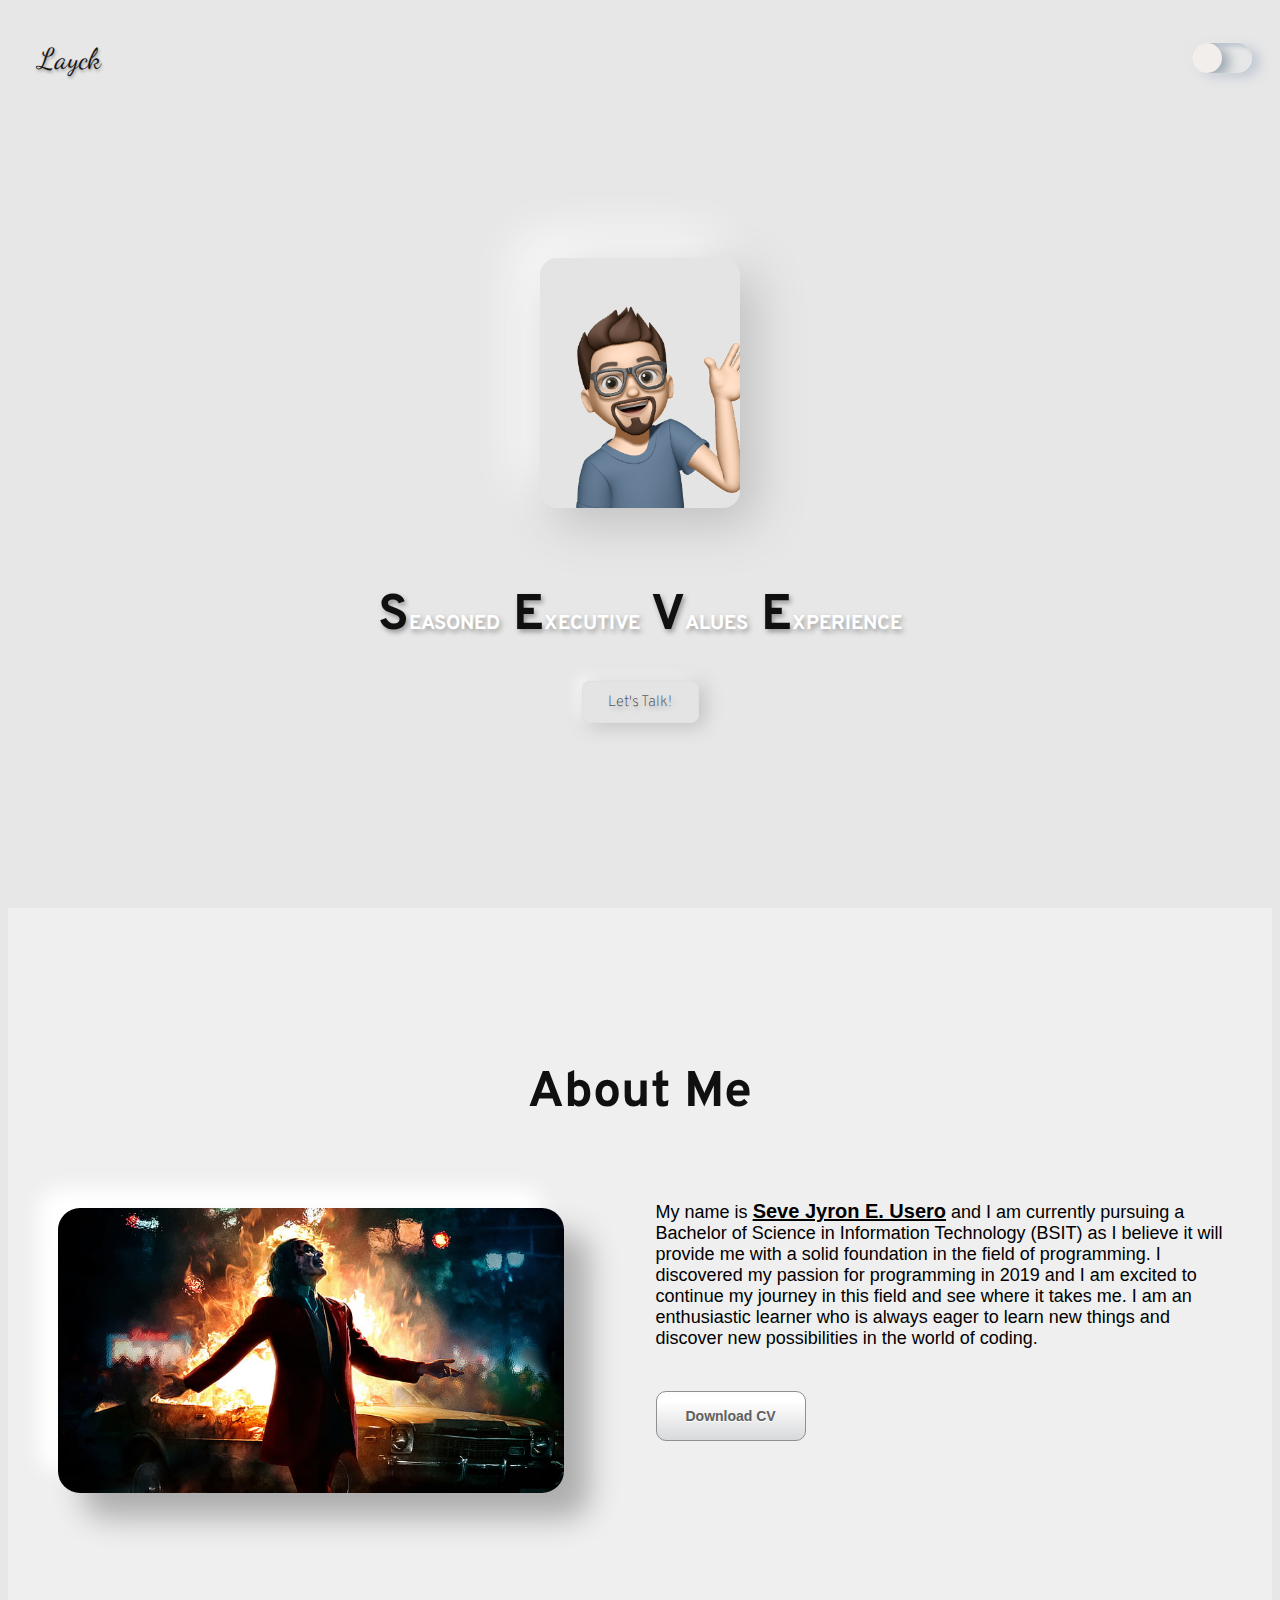
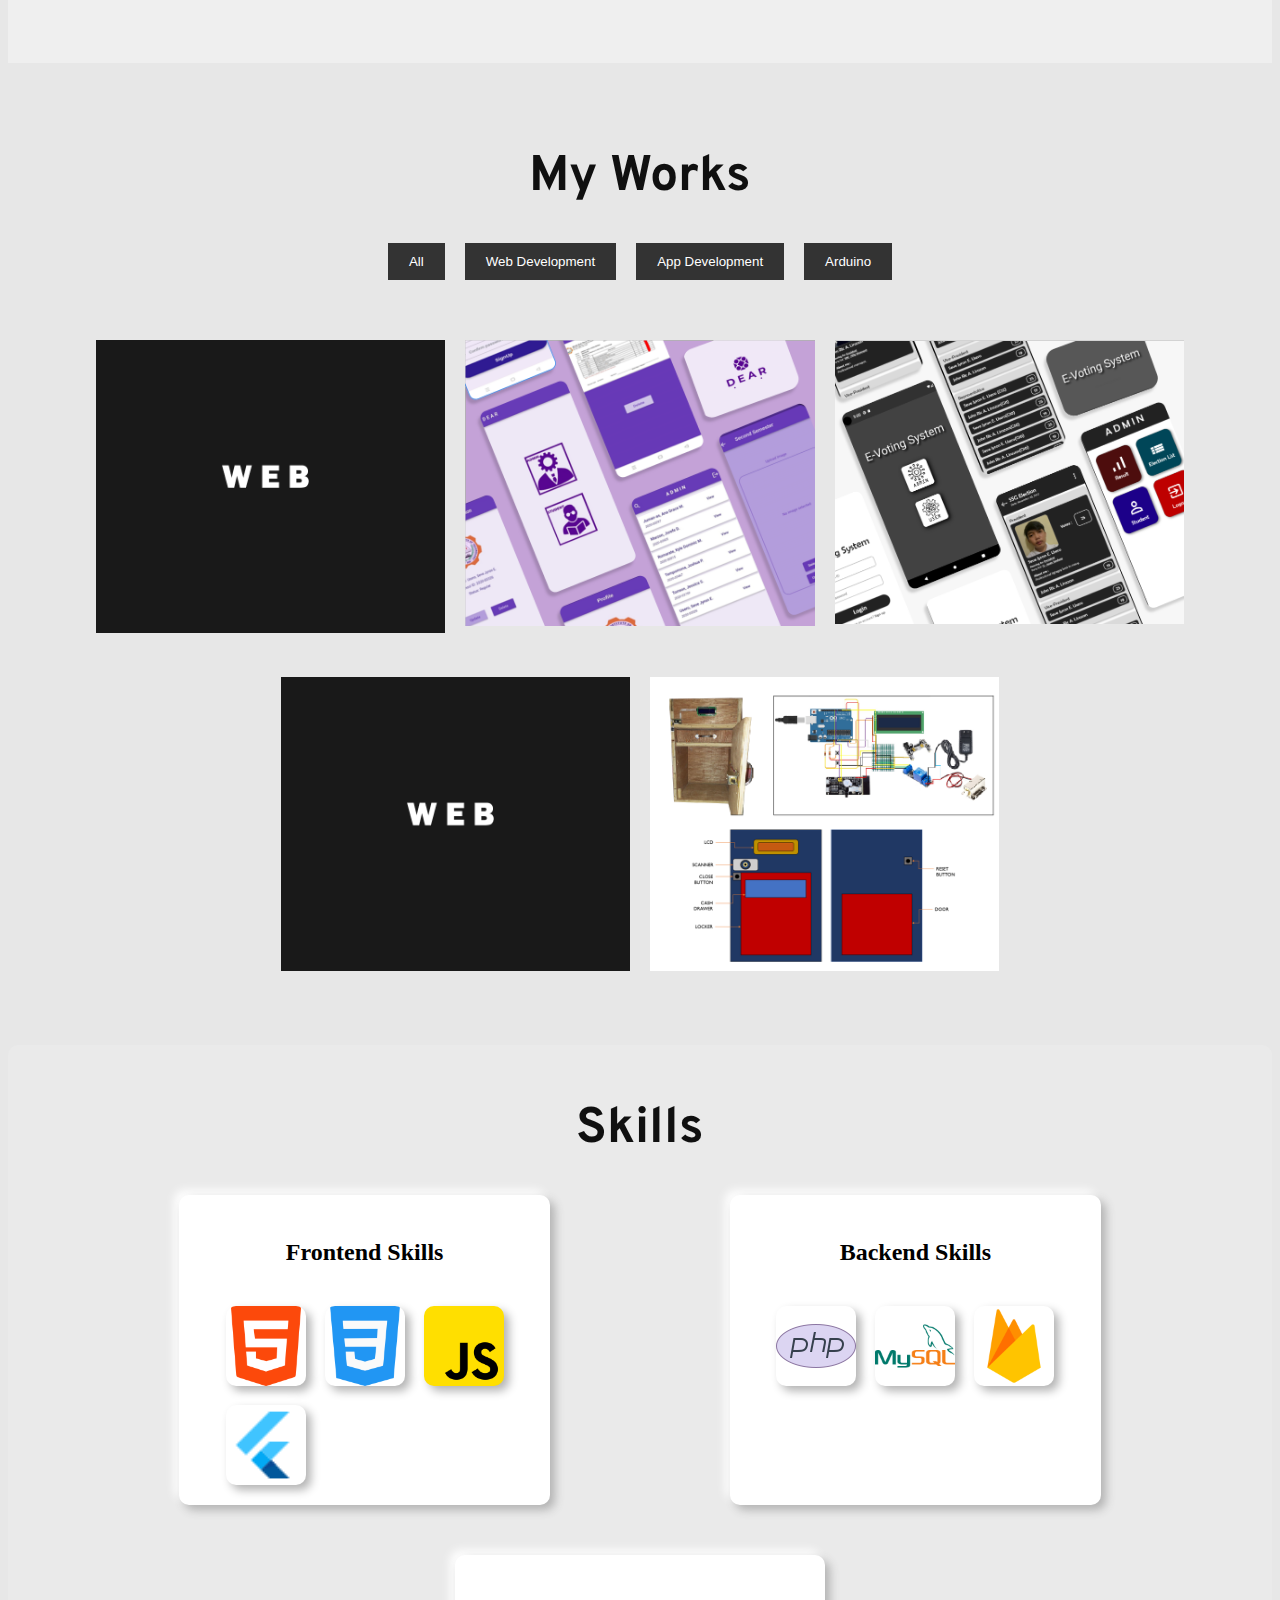
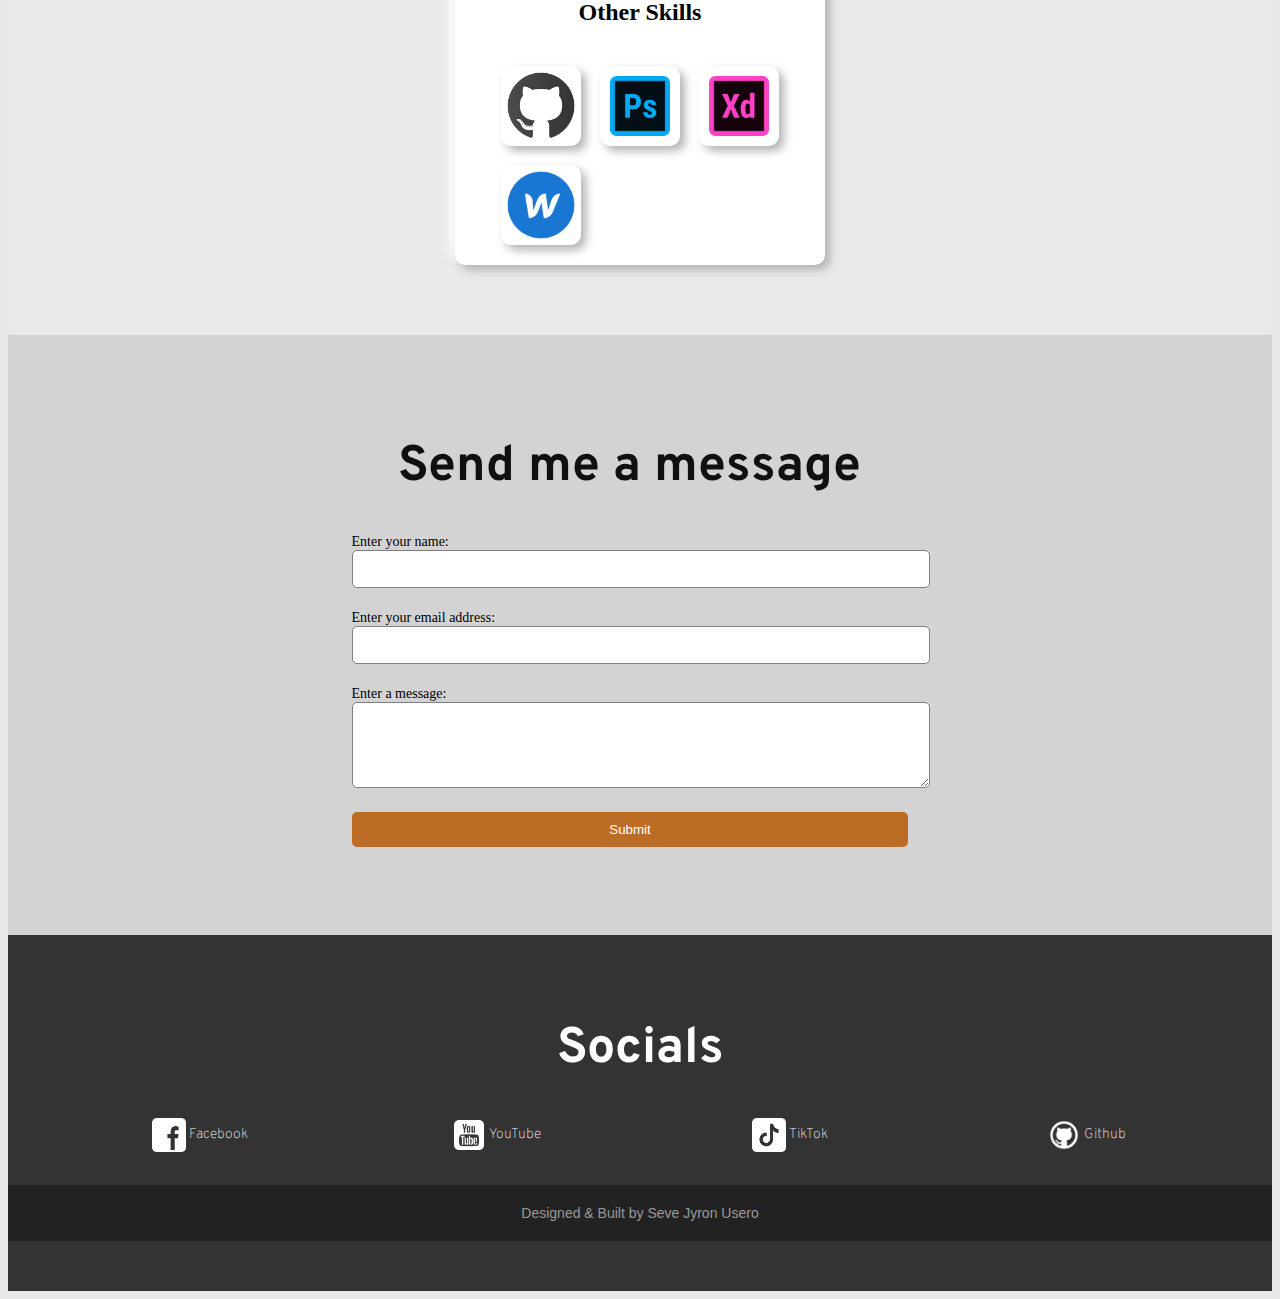
==== index.html @ c0882c16 "Add files via upload" ====
<!DOCTYPE html>
<html>
<head>
    <meta charset="UTF-8">
    <meta http-equiv="X-UA-Compatible" content="IE=edge">
    <meta name="viewport" content="width=device-width, initial-scale=1.0">
    <link rel="stylesheet" type="text/css" href="css/style.css">
    <link rel="preconnect" href="https://fonts.googleapis.com">
<link rel="preconnect" href="https://fonts.gstatic.com" crossorigin>
<link href="https://fonts.googleapis.com/css2?family=Dancing+Script:wght@600&display=swap" rel="stylesheet">
<link rel="preconnect" href="https://fonts.googleapis.com">
<link rel="preconnect" href="https://fonts.gstatic.com" crossorigin>
<link href="https://fonts.googleapis.com/css2?family=Overpass:wght@700&display=swap" rel="stylesheet">

   
    <title>Layck</title>
</head>
<body>

    <main>
        <div class="header">
            <a href="" class="logo">Layck</a>
            <label class="label">
                <div class="toggle">
                    <input class="toggle-state" type="checkbox" name="check" value="check">
                    <div class="indicator"></div>
                </div>
            </label>
        </div>  
        <section class="banner">
            <div class="content">
            </div>
            <div class="title">
                <h1 class="first">S<span class="class1">EASONED</span>  E<span class="class1">XECUTIVE</span> V<span class="class1">ALUES</span> E<span class="class1">XPERIENCE</span></h1>
                <a class="button2" href="mailto:laykusero12@gmail.com">Let's Talk!</a>
                </button>
            </div>

        </section>
        <section class="secondcontainer">
            <div class="aboutme">
                <h1>About Me</h1>
            <div class="contents">                
                <img src="images/aboutme.jpg" class="imgg">
                <div class="secondtext">
                    <p class="secondtext-name">My name is <span class="class2">Seve Jyron E. Usero</span> and I am currently pursuing a Bachelor of Science in Information Technology (BSIT) as I believe it will provide me with a solid foundation in the field of programming. I discovered my passion for programming in 2019 and I am excited to continue my journey in this field and see where it takes me. I am an enthusiastic learner who is always eager to learn new things and discover new possibilities in the world of coding.</p>                
                <button class="button3">
                    Download CV
                </button>
            </div>
            </div>
            
        </div>
          </section>
          <div class="container3">
            <h1>My Works</h1>
            <div class="filter-container3">
              <button class="filter-btn" data-filter="all">All</button>
              <button class="filter-btn" data-filter="web">Web Development</button>
              <button class="filter-btn" data-filter="app">App Development</button>
              <button class="filter-btn" data-filter="arduino">Arduino</button>
            </div>
          
            <div class="portfolio-container3">
              <div class="portfolio-item web">
                <img src="images/WEB.png" alt="">
                <h2>Title</h2>
                <p class="aboutme-p">Description</p>
              </div>
              <div class="portfolio-item app">
                <img src="images/DEAR.png" alt="">
                <h2>DEAR</h2>
                <p class="aboutme-p">Grade Viewing System</p>
                <p class="aboutme-language">Flutter, PHP and MySql</p>
              </div>
              <div class="portfolio-item app">
                <img src="images/E-Voting.png" alt="">
                <h2>E-VS</h2>
                <p class="aboutme-p">E-Voting System</p>
                <p class="aboutme-language">Flutter, PHP and MySql</p>
              </div>
              <div class="portfolio-item web">
                <img src="images/WEB.png" alt="">
                <h2>Title</h2>
                <p class="aboutme-p">Description</p>
              </div>
              <div class="portfolio-item arduino">
                <img src="images/QrBox.png" alt="">
                <h2>QR Drop Box</h2>
                <p class="aboutme-p">Smart Parcel Drop Box using QR Code with Cash Dispense Instrumentation</p>
                <p class="aboutme-language">Arduino</p>
              </div>
            </div>
          </div>
          <div class="container4">
            <h1>Skills</h1>
            <div class="skills">
            <div class="front-end">
              <h3>Frontend Skills</h3>
              <div class="skill-front">
                  <div class="html"></div>
                  <div class="css"></div>
                  <div class="js"></div>
                  <div class="flutter"></div>
            </div>
            </div>
            <div class="back-end">
              <h3>Backend Skills</h3>
              <div class="skill-front">
                <div class="php"></div>
                <div class="mysql"></div>
                <div class="firebase"></div>
          </div>
              
            </div>
            <div class="others">
              <h3>Other Skills</h3>
              <div class="skill-front">
                <div class="github"></div>
                <div class="photoshop"></div>
                <div class="xd"></div>
                <div class="webflow"></div>
          </div>
            </div>
            </div>
          </div>
          <div class="contact-container">
            <div class="contact-form">
              <h1>Send me a message</h1>
              
              <form>
                <div class="form-group">
                  <label for="name">Enter your name:</label>
                  <input type="text" id="name" name="name" required>
                </div>
                <div class="form-group">
                  <label for="email">Enter your email address:</label>
                  <input type="email" id="email" name="email" required>
                </div>
                <div class="form-group">
                  <label for="message">Enter a message:</label>
                  <textarea id="message" name="message" rows="4" cols="50" required></textarea>
                </div>
                <div class="form-group">
                  <input type="submit" value="Submit">
                </div>
                </div>
              </form>
            </div>
            <footer>
              <div class="container5">
                <div class="row">
                  
                  <div class="col-lg-3 col-md-6">
                    <h1 class="social">Socials</h1>
                    <ul class="social-links">
                      <li><a href="https://www.facebook.com/laykZ120/" target="_blank">
                        <img src="/images/icons8-facebook-150.png" alt="">
                        Facebook</a></li>
                      <li><a href="#" target="_blank">
                        <img src="/images/icons8-youtube-squared-128.png" alt="">
                        YouTube&nbsp;&nbsp;</a></li>
                      <li><a href="https://www.tiktok.com/@seve.jeu?is_from_webapp=1&sender_device=pc" target="_blank">
                        <img src="/images/icons8-tiktok-150.png" alt="">
                        TikTok&nbsp;&nbsp;&nbsp;&nbsp;&nbsp;</a></li>
                      <li><a href="#" target="_blank">
                        <img src="/images/icons8-github-192.png" alt="">
                        Github&nbsp;&nbsp;&nbsp;&nbsp;&nbsp;</a></li>
                    </ul>
                  </div>
                </div>
                <div class="copyright">
                  <p>Designed & Built by Seve Jyron Usero</p>
                </div>
              </div>
            </footer>
    </main>
    
    <script src="js/script.js"></script>
</body>
</html>
---- css/style.css ----
*{
    text-decoration: none;
}
body{
    background-color: #e7e7e7;
}
.header{
    width: 100%;
    height: 100px;
    justify-content: space-between;
    display: flex;
    align-items: center;
    
}
.header .logo{
    font-family: 'Dancing Script', cursive;
    color: #171717;
    cursor: pointer;
    font-size: 29px;
    text-shadow: 1px 2px 3px #979797;
    outline: none;
    margin: 0 30px;
}
.label {
  display: inline-flex;
  align-items: center;
  cursor: pointer;
  color: #bc6c25;
  margin: 0 20px;
}

.label-text {
  margin-left: 16px;
}

.toggle {
  isolation: isolate;
  position: relative;
  height: 30px;
  width: 60px;
  border-radius: 15px;
  overflow: hidden;
  box-shadow: -8px -4px 8px 0px #E6E6E6,
    8px 4px 12px 0px #c2c9d4,
    4px 4px 4px 0px #c2c9d4 inset,
    -4px -4px 4px 0px #E6E6E6 inset;
}

.toggle-state {
  display: none;
}

.indicator {
  height: 100%;
  width: 200%;
  background: #f1eeec;
  border-radius: 15px;
  transform: translate3d(-75%, 0, 0);
  transition: transform 0.4s cubic-bezier(0.85, 0.05, 0.18, 1.35);
  box-shadow: -8px -4px 8px 0px #a0abb4,
    8px 4px 12px 0px #a0abb4;
}

.toggle-state:checked ~ .indicator {
  transform: translate3d(25%, 0, 0);
}
  .banner{
    width: 100%;
    height: calc(100vh - 100px);
    background-position: center;
    background-size: cover;
    background-repeat: no-repeat;
    text-align: center;
    display: grid;
    align-items: center;
    justify-content: center;
    place-items: center;
  }
  .content{
    width: 200px;
    height: 250px;
    border-radius: 17px;
    background: #e4e4e4;
    box-shadow:  15px 15px 50px #bebebe,
    -20px -20px 50px #ffffff;
    background-image: url(../images/profile.png);
    background-size:cover;
    position: absolute;
    left: 50%;
    transform: translate(-50%, -50%);

  }
  /* text */
  .title{
    padding-top: 50%;
    text-shadow: 2px 3px 5px #989898;
    
  }
  h1{
    font-family: 'Overpass', sans-serif;
    color: #101010;
    font-size: 50px;
    text-align: center;
  }
  .class1{
    color: #ffffff;
    font-size: 20px;
}
/* text */
/* button */
a{
  font-family: 'Overpass', sans-serif;
  font-weight: lighter;
}
.button2 {
  display: inline-block;
  transition: all 0.2s ease-in;
  position: relative;
  overflow: hidden;
  z-index: 1;
  color: #171717;
  padding: 0.7em 1.7em;
  font-size: 15px;
  border-radius: 0.5em;
  background: #e4e4e4;
  border: 1px solid #E0E0E0;
  box-shadow: 5px 3px 19px #bebebe,
             -5px -4px 14px #ffffff;
}

.button2:active {
  color: #666;
  box-shadow: inset 4px 4px 12px #ECECEC,
             inset -4px -4px 12px #ffffff;
}

.button2:before {
  content: "";
  position: absolute;
  left: 50%;
  transform: translateX(-50%) scaleY(1) scaleX(1.25);
  top: 100%;
  width: 140%;
  height: 180%;
  background-color: rgba(0, 0, 0, 0.05);
  border-radius: 50%;
  display: block;
  transition: all 0.5s 0.1s cubic-bezier(0.55, 0, 0.1, 1);
  z-index: -1;
}

.button2:after {
  content: "";
  position: absolute;
  left: 55%;
  transform: translateX(-50%) scaleY(1) scaleX(1.45);
  top: 180%;
  width: 160%;
  height: 190%;
  background-color: #0a0a0a;
  border-radius: 50%;
  display: block;
  transition: all 0.5s 0.1s cubic-bezier(0.55, 0, 0.1, 1);
  z-index: -1;
}

.button2:hover {
  color: #ffffff;
  border: 1px solid #0a0a0a;
}

.button2:hover:before {
  top: -35%;
  background-color: #0a0a0a;
  transform: translateX(-50%) scaleY(1.3) scaleX(0.8);
}

.button2:hover:after {
  top: -45%;
  background-color: #0a0a0a;
  transform: translateX(-50%) scaleY(1.3) scaleX(0.8);
}
/*mobile banner*/
@media (max-width: 768px) {

h1{
  font-size: 25px;
}
.class1{
  font-size: 15px;
}

}
/**/


/* darkmode */
body.dark-mode {
  background-color: rgb(29, 29, 29);
  color: white;
}
.dark-mode .logo{
  color: #ffffff;
  text-shadow: 1px 2px 3px #000000;
}
.dark-mode header{
  background-color: #1b1b1b;
}
.dark-mode .content{
  background: #212121;
  box-shadow: 15px 15px 30px rgb(25, 25, 25),
             -15px -10px 22px rgb(40, 40, 40);
  background-image: url(../images/profile.png);
  background-size:cover;
    position: absolute;
    left: 50%;
    transform: translate(-50%, -50%);
}
.dark-mode .label {
  display: inline-flex;
  align-items: center;
  cursor: pointer;
  color: #394a56;
  margin: 0 20px;
}

.dark-mode .toggle {
  isolation: isolate;
  position: relative;
  height: 30px;
  width: 60px;
  border-radius: 15px;
  overflow: hidden;
  box-shadow: -8px -4px 8px 0px rgb(37, 37, 37),
    8px 4px 12px 0px rgb(20, 20, 20),
    4px 4px 4px 0px rgb(23, 23, 23) inset,
    -4px -4px 4px 0px rgb(27, 27, 27) inset;
}
.dark-mode .indicator {
  height: 100%;
  width: 200%;
  background: #1c1c1c;
  border-radius: 15px;
  transform: translate3d(-75%, 0, 0);
  transition: transform 0.4s cubic-bezier(0.85, 0.05, 0.18, 1.35);
  box-shadow: -8px -4px 8px 0px rgb(11, 11, 11),
    8px 4px 12px 0px rgb(16, 16, 16);
}
.dark-mode .title{
  padding-top: 50%;
  text-shadow: 2px 3px 5px #000000;
}
.dark-mode h1{
  font-family: 'Overpass', sans-serif;
  color: #ffffff;
}
.dark-mode .class1{
  color: #4c4c4c;
}
.dark-mode .button2 {
  display: inline-block;
  transition: all 0.2s ease-in;
  position: relative;
  overflow: hidden;
  z-index: 1;
  color: #fbfbfb;
  padding: 0.7em 1.7em;
  font-size: 15px;
  border-radius: 0.5em;
  background: #1e1e1e;
  border: 1px solid #151515;
  box-shadow: 6px 6px 10px #151515,
             -6px -6px 15px #2b2b2b;
}

.dark-mode .button2:before {
  content: "";
  position: absolute;
  left: 50%;
  transform: translateX(-50%) scaleY(1) scaleX(1.25);
  top: 100%;
  width: 140%;
  height: 180%;
  background-color: white;
  border-radius: 50%;
  display: block;
  transition: all 0.5s 0.1s cubic-bezier(0.55, 0, 0.1, 1);
  z-index: -1;
}

.dark-mode .button2:after {
  content: "";
  position: absolute;
  left: 55%;
  transform: translateX(-50%) scaleY(1) scaleX(1.45);
  top: 180%;
  width: 160%;
  height: 190%;
  background-color: #ffffff;
  border-radius: 50%;
  display: block;
  transition: all 0.5s 0.1s cubic-bezier(0.55, 0, 0.1, 1);
  z-index: -1;
}

.dark-mode .button2:hover {
  color: #191919;
  border: 1px solid #1b1b1b;
}

.dark-mode .button2:hover:before {
  top: -35%;
  background-color: #f9f9f9;
  transform: translateX(-50%) scaleY(1.3) scaleX(0.8);
}

.dark-mode .button2:hover:after {
  top: -45%;
  background-color: #ffffff;
  transform: translateX(-50%) scaleY(1.3) scaleX(0.8);
}

/*second container*/
  .secondcontainer {
    display: flex;
    padding: 120px 0;
    flex-wrap: nowrap;
    background-color: #efefef;

  }
  .boutme{
    flex: 1;
    text-align: center;
    font-family: "Century Gothic",
    CenturyGothic, AppleGothic, sans-serif;
    font-size: 30px;
    font-weight: bolder;
  }
  .secondtext-name{
  margin: 42px;
  font-size: 18px;
  font-family: "Century Gothic",
  CenturyGothic, AppleGothic, sans-serif;
  }
  .contents{
    display: flex;
  }
  .imgg{
    width: 40%;
    margin: 50px;
    border-radius: 22px;
    box-shadow:  25px 25px 30px #adadad,
                 -20px -20px 20px #ffffff;
  }
  .class2{
    font-weight: bold;
    font-size: 20px;
    text-decoration: underline;
  }
  .button3 {
    margin: 42px;
    display: flex;
    align-items: center;
    justify-content: center;
    outline: none;
    cursor: pointer;
    width: 150px;
    height: 50px;
    background-image: linear-gradient(to top, #D8D9DB 0%, #fff 80%, #FDFDFD 100%);
    border-radius: 10px;
    border: 1px solid #8F9092;
    transition: all 0.2s ease;
    font-family: "Source Sans Pro", sans-serif;
    font-size: 14px;
    font-weight: 600;
    color: #606060;
    text-shadow: 0 1px #fff;
  }
  
  .button3:hover {
    box-shadow: 0 4px 3px 1px #FCFCFC, 0 6px 8px #D6D7D9, 0 -4px 4px #CECFD1, 0 -6px 4px #FEFEFE, inset 0 0 3px 3px #CECFD1;
  }
  
  .button3:active {
    box-shadow: 0 4px 3px 1px #FCFCFC, 0 6px 8px #D6D7D9, 0 -4px 4px #CECFD1, 0 -6px 4px #FEFEFE, inset 0 0 5px 3px #999, inset 0 0 30px #aaa;
  }
  
  .button3:focus {
    box-shadow: 0 4px 3px 1px #FCFCFC, 0 6px 8px #D6D7D9, 0 -4px 4px #CECFD1, 0 -6px 4px #FEFEFE, inset 0 0 5px 3px #999, inset 0 0 30px #aaa;
  }
  /*darkmode-second container*/
  .dark-mode .button3{
    background-image: linear-gradient(to top, #1f1f1f 0%, rgb(24, 24, 24) 80%, #212121 100%);
    border: 1px solid #000000;
    color: #dedede;
    text-shadow: 0 1px rgb(0, 0, 0);
  }
  .dark-mode .secondcontainer{
    background-color:#181818;
  }
  .dark-mode .button3:hover {
    box-shadow: 0 4px 3px 1px #0f0f0f, 0 6px 8px #303030, 0 -4px 4px #0f0f0f, 0 -6px 10px #303030, inset 0 0 3px 3px #0f0f0f;
  }
  
  .dark-mode .button3:active {
    box-shadow: 0 4px 3px 1px #0f0f0f, 0 6px 8px #303030, 0 -4px 4px #0f0f0f, 0 -6px 10px #303030, inset 0 0 5px 3px rgb(14, 14, 14), inset 0 0 30px rgb(17, 17, 17);
  }
  
  .dark-mode .button3:focus {
    box-shadow: 0 4px 3px 1px #0f0f0f, 0 6px 8px #303030, 0 -4px 4px #0f0f0f, 0 -6px 10px #303030, inset 0 0 5px 3px rgb(14, 14, 14), inset 0 0 30px rgb(17, 17, 17);
  }
  .dark-mode .imgg{
    box-shadow: 9px 9px 20px #141414,
    -9px -9px 20px #1c1c1c;
  }

  
  
  

  /*mobile*/
  @media (max-width: 768px) {

    .secondcontainer {
        flex-wrap: wrap;
          display: flex;
          padding: 10 0px 0;
    }

    .contents {
        flex-direction: column;
        align-items: center; /* Change the flex direction to column */
    }

    .imgg {
        width: 80%;
        order: 2; /* Move the image to the bottom */
    }
    p {
        order: 1; /* Move the text to the top */
        text-align: center;
    }
    .button3{
      margin-left: auto;
      margin-right: auto;
    }
}

/*third container*/
.container3 {
  text-align: center;
  padding: 50px;
}

.filter-container3 {
  display: flex;
  justify-content: center;
  margin-bottom: 40px;
}

.filter-btn {
  background-color: #333;
  color: #fff;
  border: 1px solid #333;
  padding: 10px 20px;
  cursor: pointer;
  margin: 0 10px;
}

.filter-btn:hover {
  background-color: #fff;
  color: #333;
}

.portfolio-container3 {
  display: flex;
  justify-content: center;
  flex-wrap: wrap;
}

.portfolio-item {
  width: 30%;
  margin: 20px 10px;
  text-align: center;
  position: relative;
}

.portfolio-item img {
  width: 100%;
}

.portfolio-item::after {
  content: "";
  background-color: rgba(0, 0, 0, 0.5);
  position: absolute;
  top: 0;
  left: 0;
  right: 0;
  bottom: 0;
  opacity: 0;
  transition: 0.5s;
  z-index: 0;
}

.portfolio-item:hover::after {
  opacity: 2;
}

.portfolio-item h2 {
  color: #fff;
  position: absolute;
  top: 30%;
  left: 50%;
  transform: translate(-50%, -50%);
  font-size: 25px;
  font-weight: bold;
  opacity: 0;
  transition: opacity 0.5s;
  z-index: 1;
  text-align: center;
  font-family: "Century Gothic",
  CenturyGothic, AppleGothic, sans-serif;
}

.portfolio-item:hover h2 {
  opacity: 2;
}
.portfolio-item .aboutme-p {
  font-family: "Century Gothic",
  CenturyGothic, AppleGothic, sans-serif;
  text-align: center;
  color: #fff;
  position: absolute;
  top: 50%;
  left: 50%;
  transform: translate(-50%, -50%);
  font-size: 12px;
  opacity: 0;
  transition: 0.5s;
  z-index: 1;
}

.portfolio-item:hover .aboutme-p {
  opacity: 2;
}
.portfolio-item .aboutme-language {
  font-family: "Century Gothic",
  CenturyGothic, AppleGothic, sans-serif;
  text-align: center;
  color: #fff;
  position: absolute;
  top: 70%;
  left: 50%;
  transform: translate(-50%, -50%);
  font-size: 14px;
  opacity: 0;
  transition: 0.5s;
  z-index: 1;
}

.portfolio-item:hover .aboutme-language {
  opacity: 2;
}

.d-none {
  display: none;
}

.active {
  background-color: rgb(195, 195, 195);
  color: black;
}
@media (max-width: 767px) {
  .container3 {
    text-align: center;
    padding: 20px;
  }
  
  .filter-container3 {
    flex-direction: column;
  }
  
  .portfolio-item {
    width: 100%;
  }
}

/*4th*/
.container4 {
  display: flex;
  flex-direction: column;
  align-items: center;
  background-color: #eaeaea;
  padding: 20px;
  border-radius: 10px;
}

.skills {
  display: flex;
  flex-wrap: wrap;
  justify-content: space-around;
  width: 90%;
  
}

.front-end, .back-end, .others{
  display: flex;
  flex-direction: column;
  align-items: center;
  background-color: #ffffff;
  padding: 20px;
  border-radius: 10px;
  box-shadow: 5px 5px 10px #b3b3b3, -5px -5px 10px #ffffff;
  width: 30%;
  margin-bottom: 50px;
}

.skill-front {
  display: grid;
  grid-template-columns: repeat(3, minmax(0, 1fr));
  grid-gap: 19px;
  margin-top: 20px;
}

.html, .css, .js, .flutter, .php, .mysql, .firebase, .github, .photoshop,.xd,.webflow {
  background-color: #ffffff;
  padding: 40px;
  border-radius: 10px;
  box-shadow: 5px 5px 10px #b3b3b3, -5px -5px 10px #ffffff;
}
.html{
  background-image: url(/images/html-5.png);
  background-size: cover;
}
.css{
  background-image: url(/images/css-3.png);
  background-size: cover;
}
.js{
  background-image: url(/images/js.png);
  background-size: cover;
}
.flutter{
  background-image: url(/images/icons8-flutter-48.png);
  background-size: cover;
}
.php{
  background-image: url(../images/php.png);
  background-size: cover;
}
.mysql{
  background-image: url(/images/mysql.png);
  background-size: cover;
}
.firebase{
  background-image: url(/images/firebase.png);
  background-size: cover;
}
.github{
  background-image: url(/images/icons8-github-144.png);
  background-size: cover;
}
.photoshop{
  background-image: url(/images/icons8-adobe-photoshop-240.png);
  background-size: cover;
}
.xd{
  background-image: url(/images/icons8-adobe-xd-240.png);
  background-size: cover;
}
.webflow{
  background-image: url(/images/icons8-webflow-240.png);
  background-size: cover;
}

h3 {
  font-size: 1.5em;
  margin-bottom: 20px;
}
@media (max-width: 1000px) {
  .skills {
    width: 100%;
    flex-direction: column;
    align-items: center;
  }

  .front-end, .back-end, .others {
    width: 80%;
    margin-bottom: 20px;
  }
}
/*darkmode*/
.dark-mode .container4{  
  background-color:#181818;
}
.dark-mode .front-end, .dark-mode .back-end, .dark-mode .others{
  background-color: #181818;
  box-shadow: 5px 5px 15px #0a0a0a, -5px -5px 10px #222222;
}

.dark-mode .html,.dark-mode .css,.dark-mode .js,.dark-mode .flutter,.dark-mode .php,.dark-mode .mysql,.dark-mode .firebase,.dark-mode .github,.dark-mode .photoshop,.dark-mode .xd,.dark-mode .webflow {
  background-color: #181818;
  box-shadow: 5px 5px 15px #0a0a0a, -5px -5px 10px #222222;
}



/*contact us*/
.contact-container {
  display: flex;
  justify-content: center;
  align-items: center;
  height: 600px;
  width: 100%;
  background-color: lightgray;
}

.contact-form {
  display: flex;
  flex-direction: column;
  justify-content: center;
  align-items: center;
  margin-left: 20px;
  margin-right: 40px;
}
label {
  font-size: 14px;
  margin-bottom: 5px;
}

.form-group {
  margin-bottom: 20px;
}

input[type="text"], input[type="email"], textarea {
  padding: 10px;
  font-size: 14px;
  border-radius: 5px;
  border: 1px solid gray;
  width: 100%;
}

input[type="submit"] {
  background-color: #BC6C25;
  color: white;
  padding: 10px 20px;
  border-radius: 5px;
  border: none;
  cursor: pointer;
  width: 100%;
}
@media (max-width: 767px) {
  .contact-form {
    width: 90%;
    margin-left: 40px;
  }
}

/*darkmode*/
.dark-mode .contact-container {
background-color: rgb(29, 29, 29);
}






footer {
  background-color: #333;
  color: #fff;
  padding: 50px 0;
  
  
}

footer h3 {
  color: #fff;
  font-size: 18px;
  margin-bottom: 30px;
  text-align: center;
}

footer p, footer ul {
  color: #999;
  font-size: 14px;
  margin-bottom: 30px;
}

footer a {
  color: #fff;
  display: flex;
  align-items: center;
  text-align: center;

}
footer .social-links img {
  width: 40px;
}

footer .copyright {
  background-color: #222;
  padding: 20px 0;
  text-align: center;

}

footer .copyright p {
  margin: 0;
  color: #999;
  font-size: 14px;
  font-family: "Century Gothic",
  CenturyGothic, AppleGothic, sans-serif;
}
.social-links li {
  list-style-type: none;
  align-items: center;
  justify-items: center;
  display: flex;
}
.social-links {
  display: flex;
  justify-content: space-around;
  list-style: none;
  padding-right: 30px;
}
.social{
  color: white;
}
@media (max-width: 720px) {
  .col-lg-3 {
    width: 100%;
    flex-direction: column;
    align-items: center;
    
  }
  .social-links {
    place-items: center;
    justify-content: center;
    display: block;
    text-align: center;
  }
  .social-links li {
    justify-content: center;
    margin: 1em 0;
  }
}
.dark-mode footer {
  background-color: rgb(12, 12, 12);
  
  
}
.dark-mode footer .copyright {
  background-color: rgb(0, 0, 0);
}
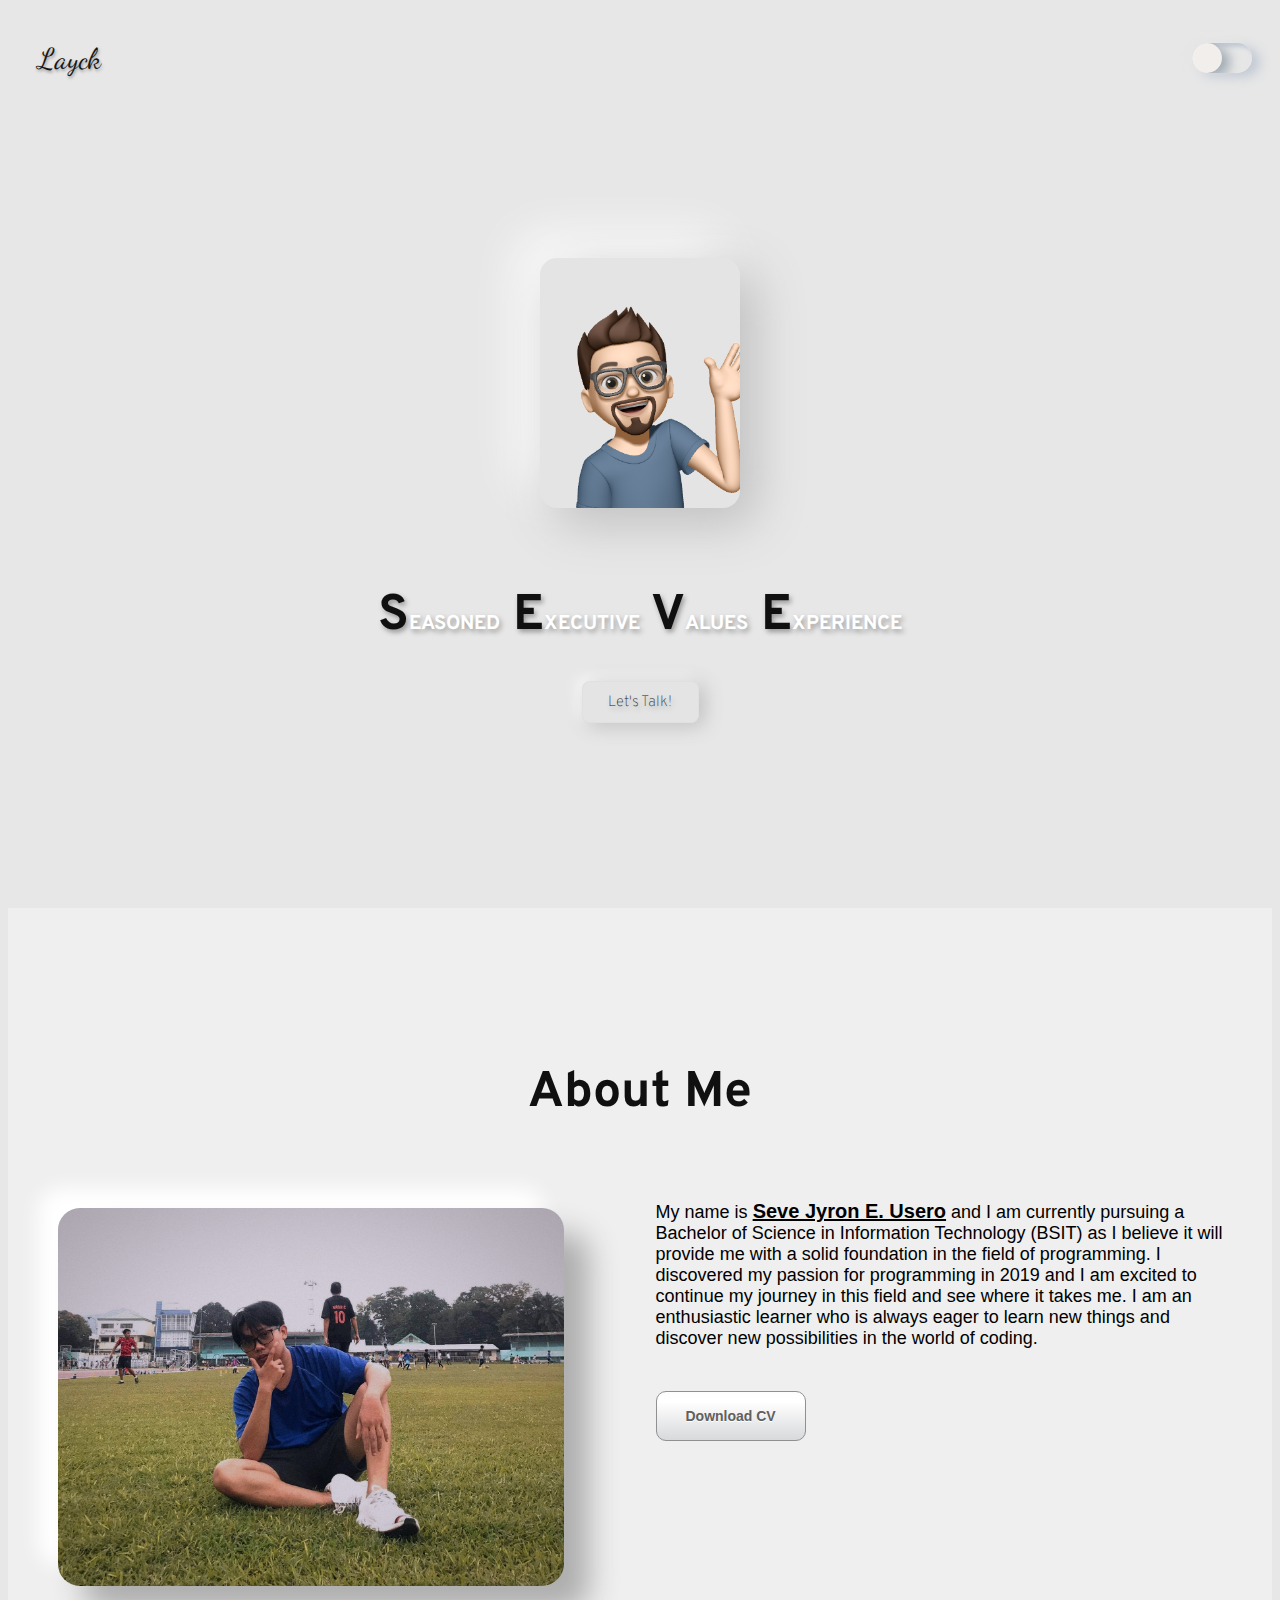
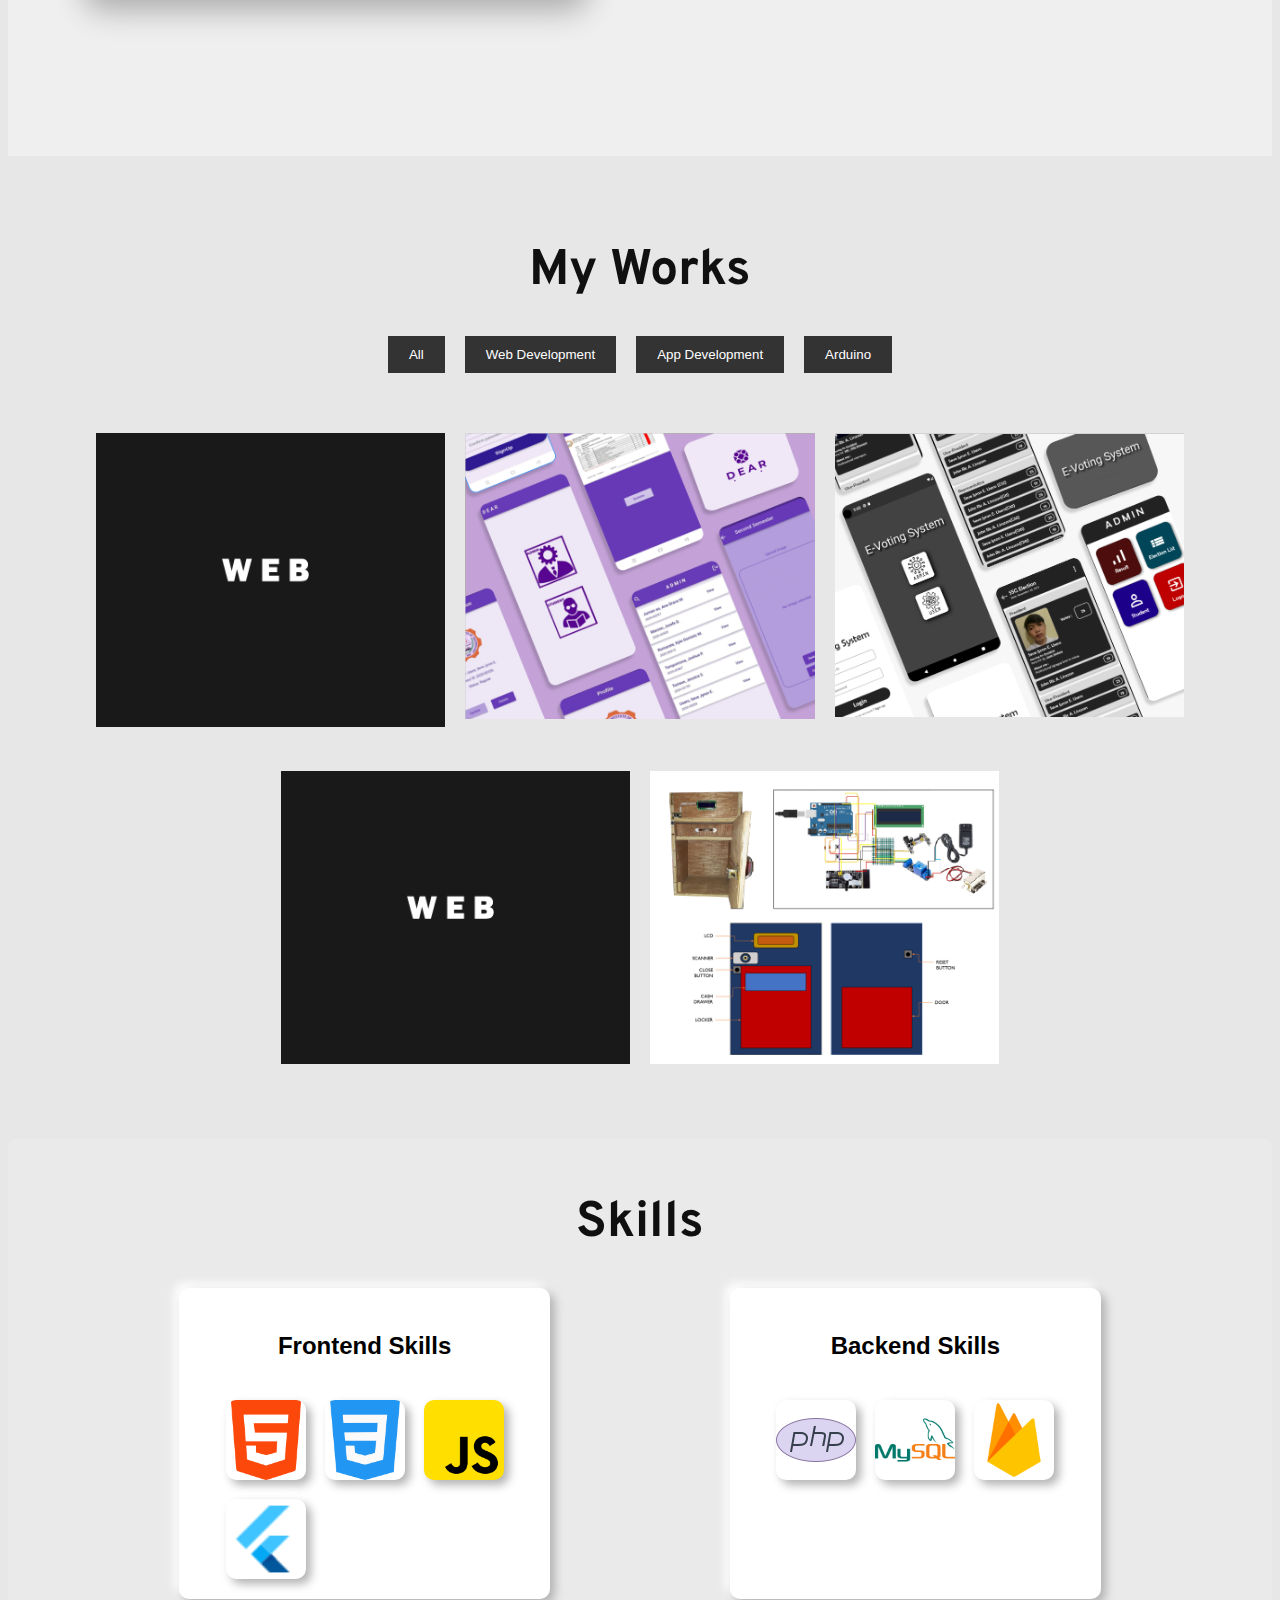
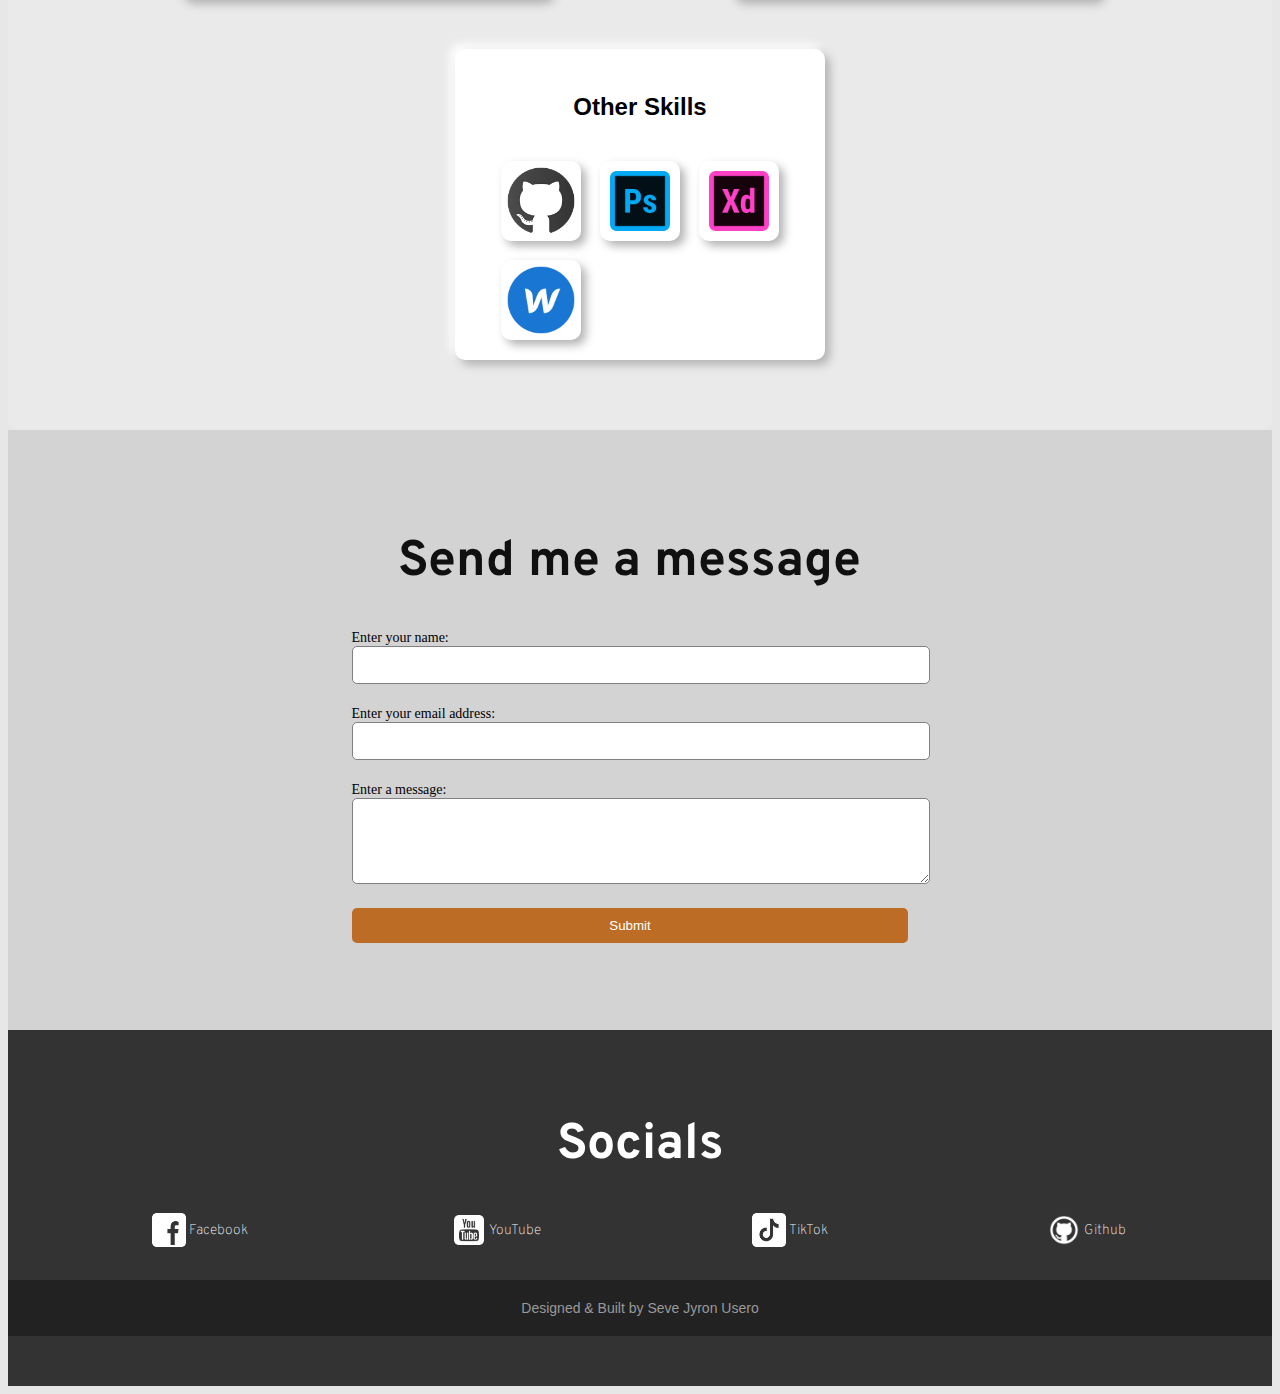
==== commit df253ffb: "Update index.html" ====
--- a/index.html
+++ b/index.html
@@ -41,7 +41,7 @@
             <div class="aboutme">
                 <h1>About Me</h1>
             <div class="contents">                
-                <img src="images/aboutme.jpg" class="imgg">
+                <img src="images/aboutme1.jpg" class="imgg">
                 <div class="secondtext">
                     <p class="secondtext-name">My name is <span class="class2">Seve Jyron E. Usero</span> and I am currently pursuing a Bachelor of Science in Information Technology (BSIT) as I believe it will provide me with a solid foundation in the field of programming. I discovered my passion for programming in 2019 and I am excited to continue my journey in this field and see where it takes me. I am an enthusiastic learner who is always eager to learn new things and discover new possibilities in the world of coding.</p>                
                 <button class="button3">
@@ -163,7 +163,7 @@
                       <li><a href="https://www.tiktok.com/@seve.jeu?is_from_webapp=1&sender_device=pc" target="_blank">
                         <img src="/images/icons8-tiktok-150.png" alt="">
                         TikTok&nbsp;&nbsp;&nbsp;&nbsp;&nbsp;</a></li>
-                      <li><a href="#" target="_blank">
+                      <li><a href="https://github.com/laykusero" target="_blank">
                         <img src="/images/icons8-github-192.png" alt="">
                         Github&nbsp;&nbsp;&nbsp;&nbsp;&nbsp;</a></li>
                     </ul>
@@ -178,4 +178,4 @@
     
     <script src="js/script.js"></script>
 </body>
-</html>+</html>
--- a/css/style.css
+++ b/css/style.css
@@ -676,6 +676,8 @@
 h3 {
   font-size: 1.5em;
   margin-bottom: 20px;
+  font-family: "Century Gothic",
+  CenturyGothic, AppleGothic, sans-serif;
 }
 @media (max-width: 1000px) {
   .skills {
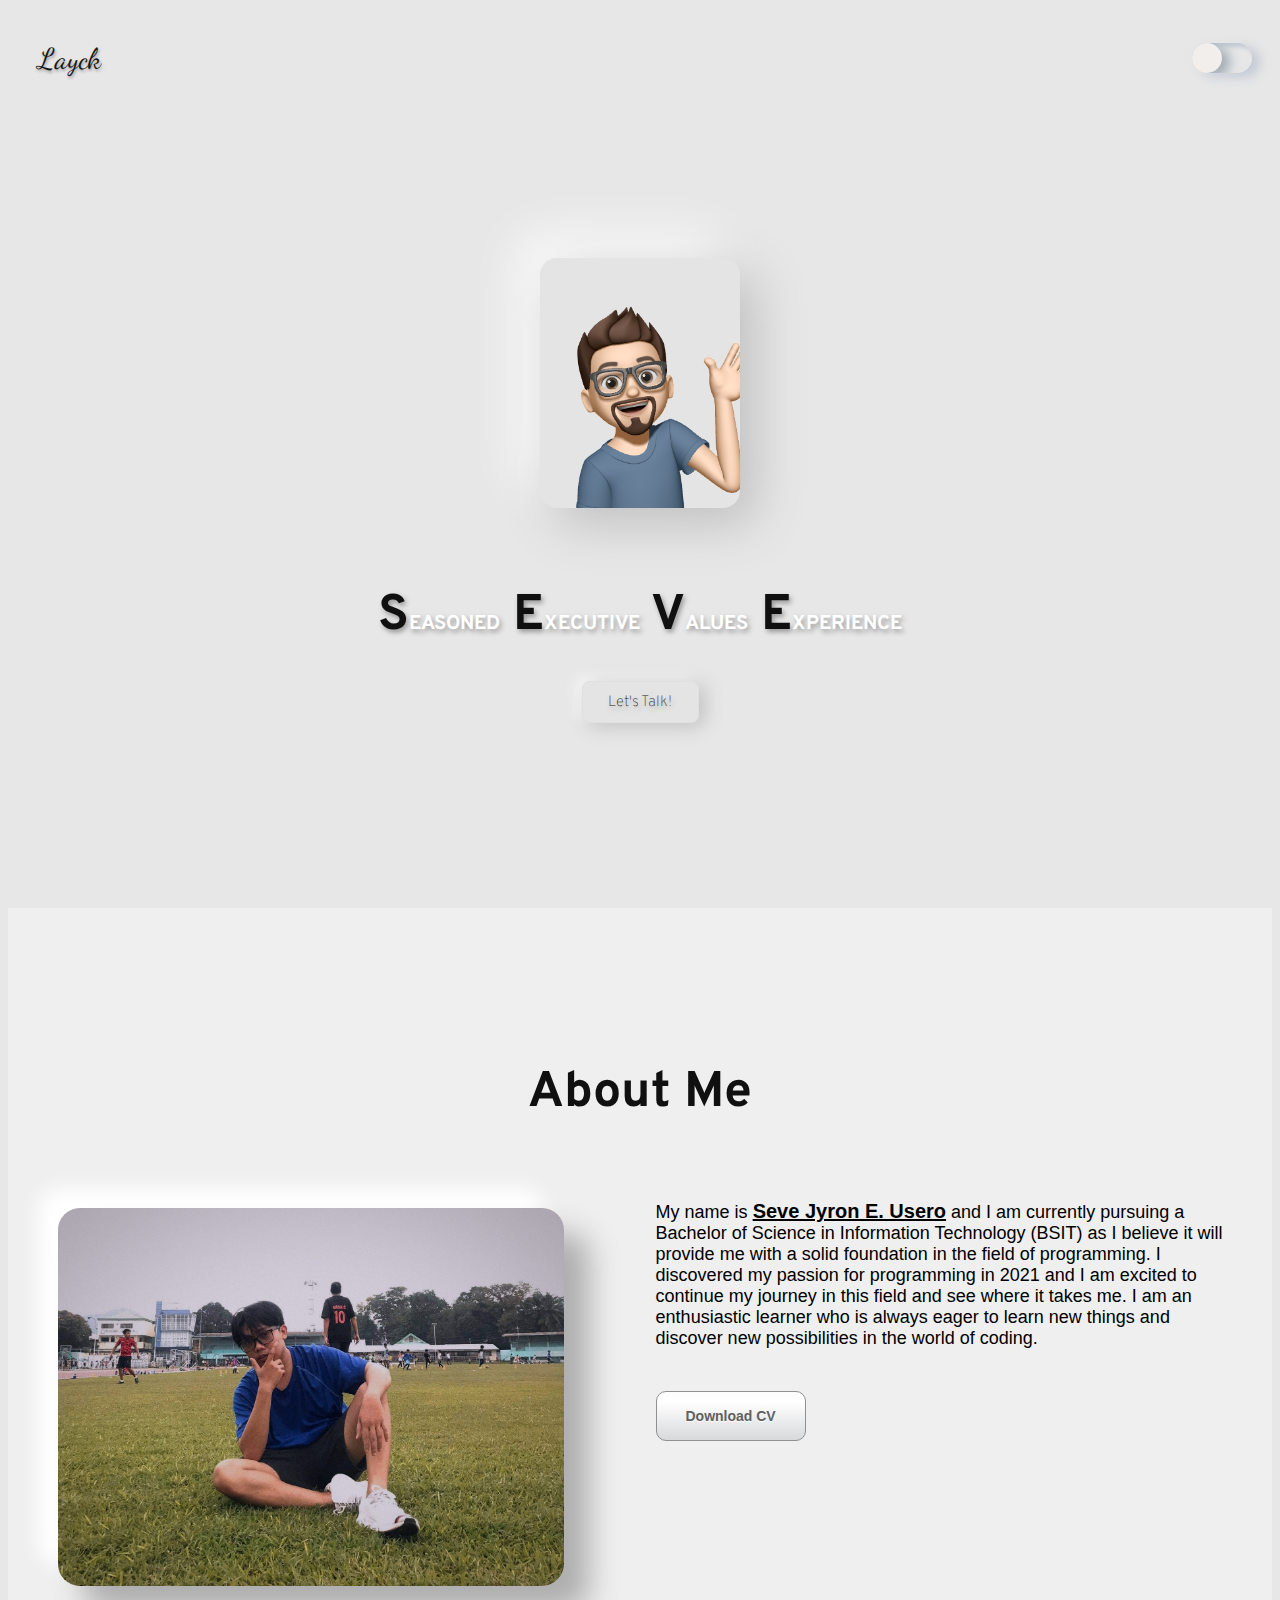
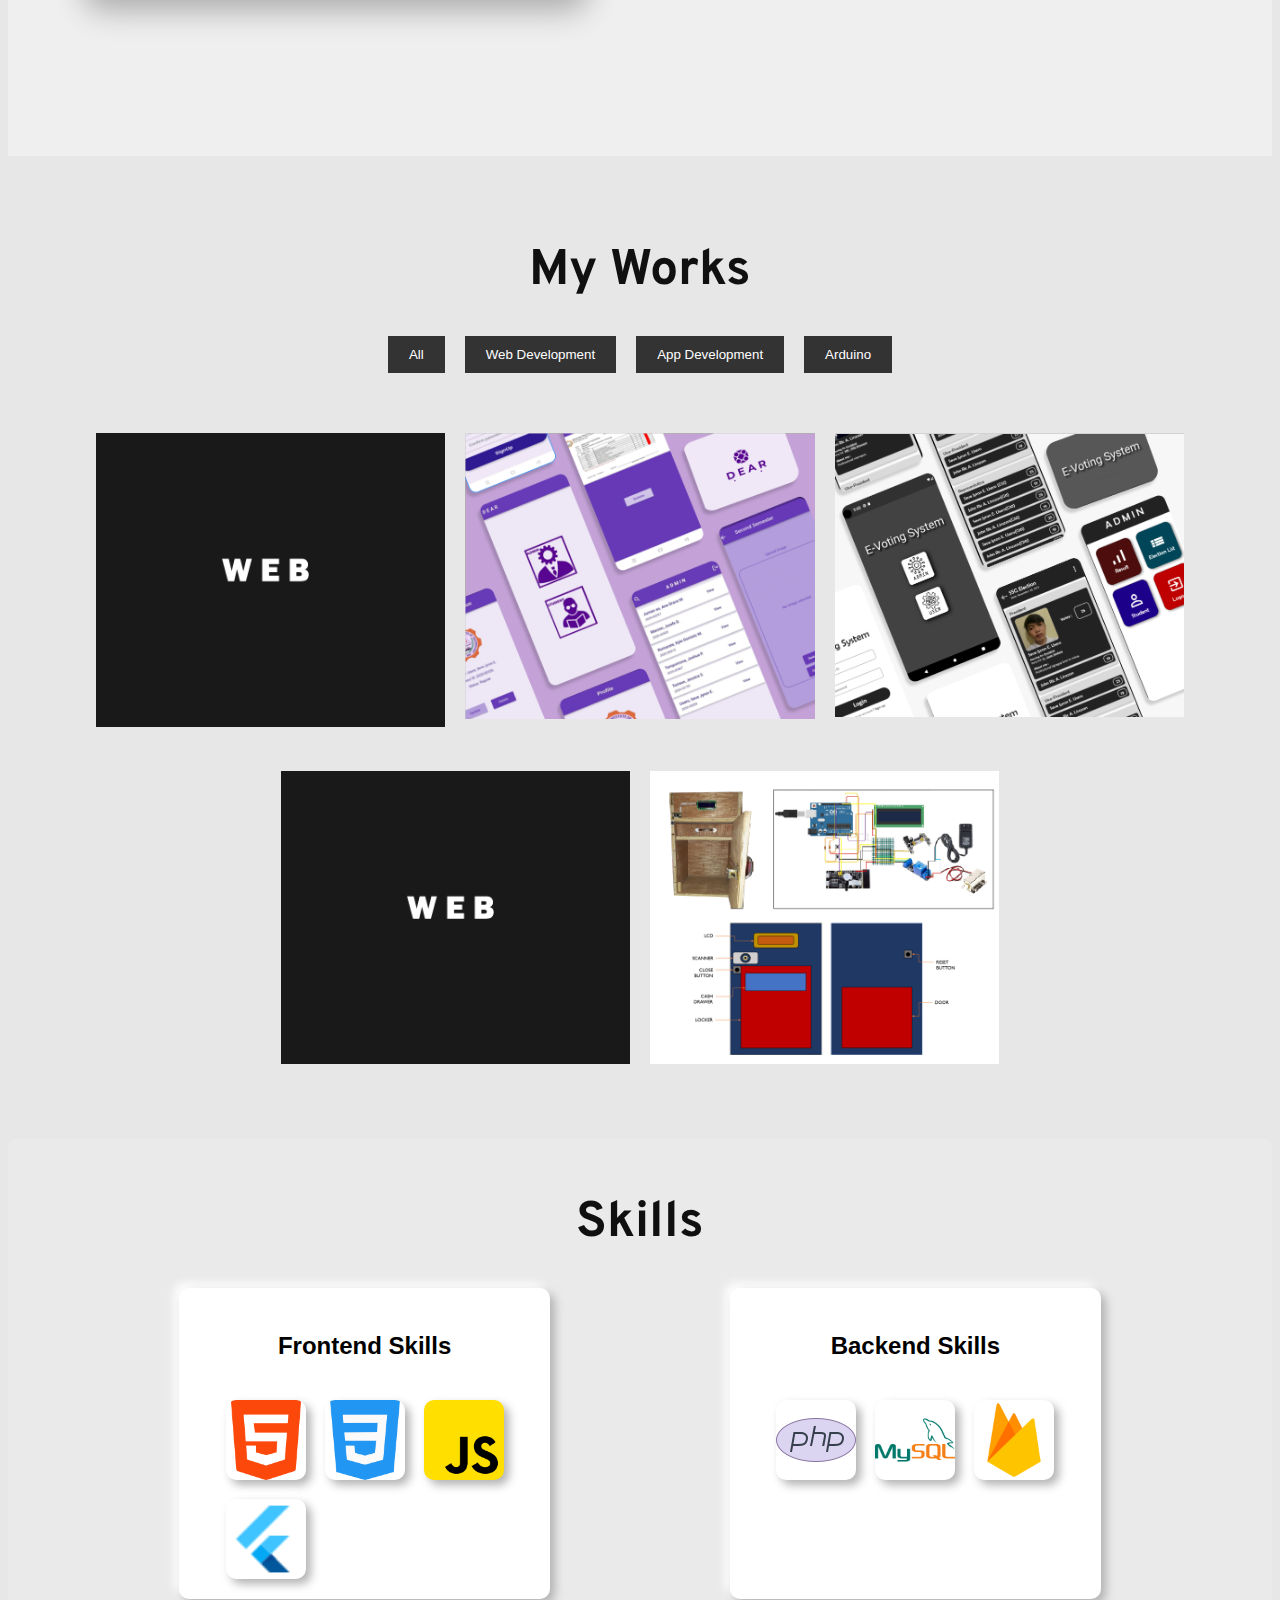
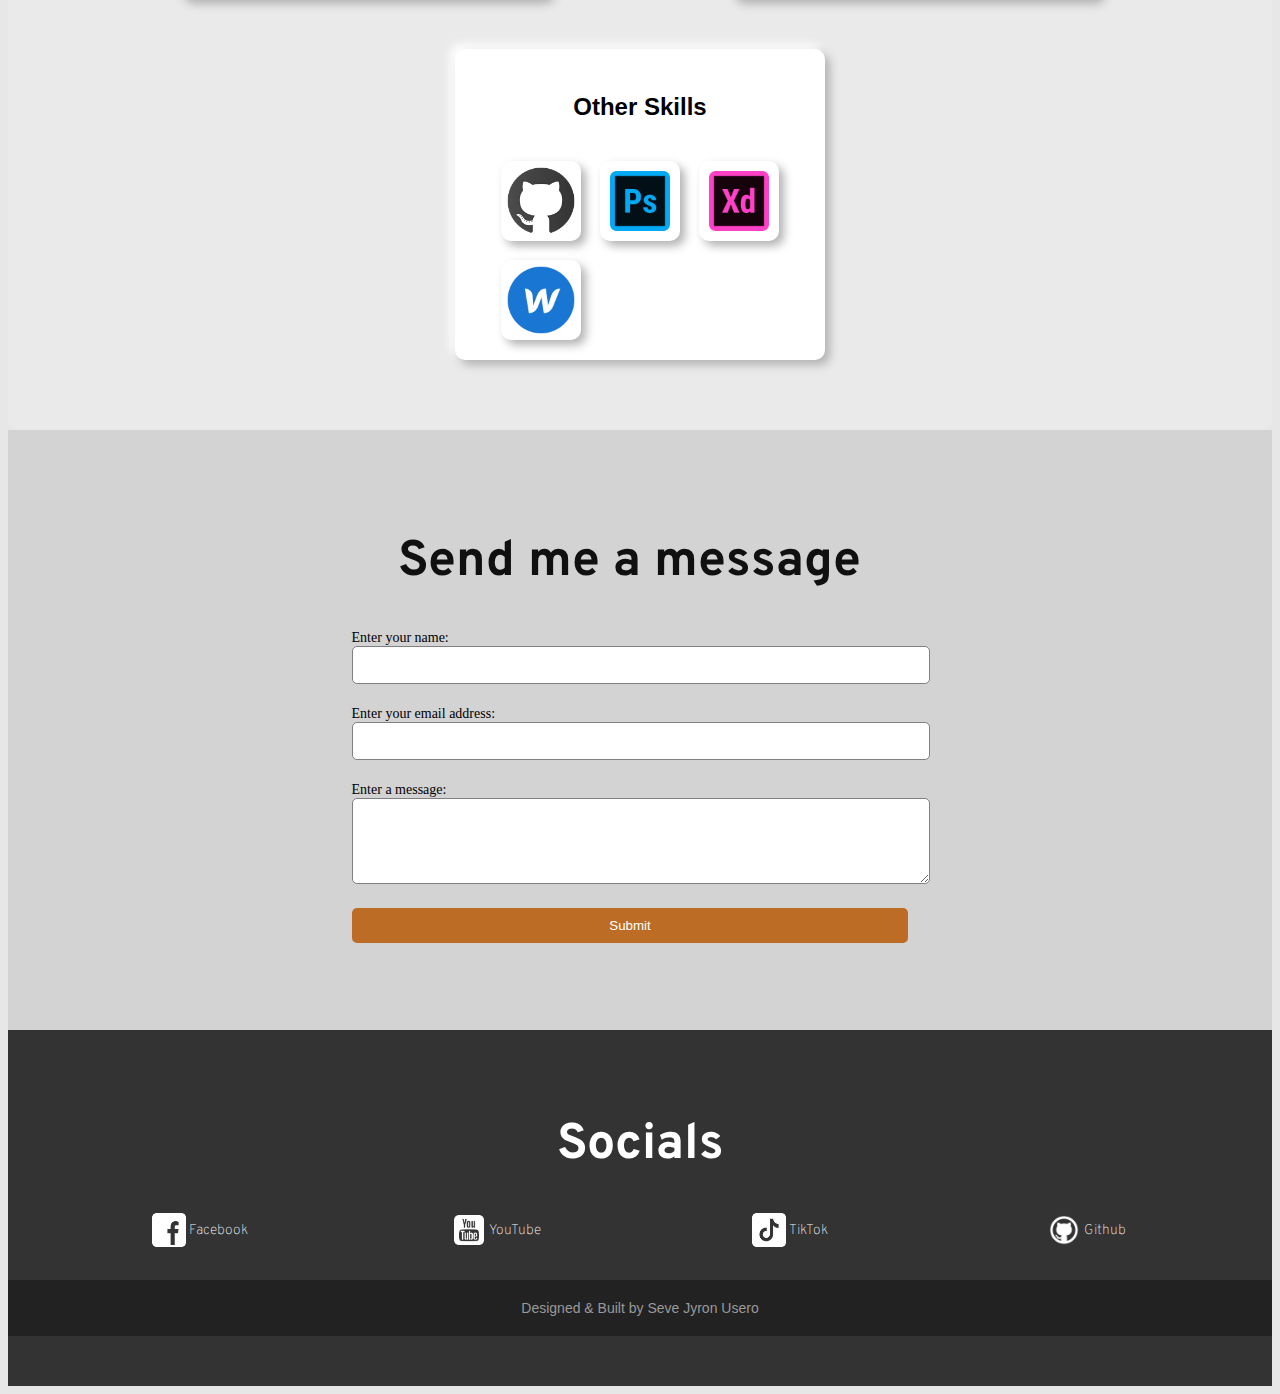
==== commit 1071a255: "Update index.html" ====
--- a/index.html
+++ b/index.html
@@ -43,7 +43,7 @@
             <div class="contents">                
                 <img src="images/aboutme1.jpg" class="imgg">
                 <div class="secondtext">
-                    <p class="secondtext-name">My name is <span class="class2">Seve Jyron E. Usero</span> and I am currently pursuing a Bachelor of Science in Information Technology (BSIT) as I believe it will provide me with a solid foundation in the field of programming. I discovered my passion for programming in 2019 and I am excited to continue my journey in this field and see where it takes me. I am an enthusiastic learner who is always eager to learn new things and discover new possibilities in the world of coding.</p>                
+                    <p class="secondtext-name">My name is <span class="class2">Seve Jyron E. Usero</span> and I am currently pursuing a Bachelor of Science in Information Technology (BSIT) as I believe it will provide me with a solid foundation in the field of programming. I discovered my passion for programming in 2021 and I am excited to continue my journey in this field and see where it takes me. I am an enthusiastic learner who is always eager to learn new things and discover new possibilities in the world of coding.</p>                
                 <button class="button3">
                     Download CV
                 </button>
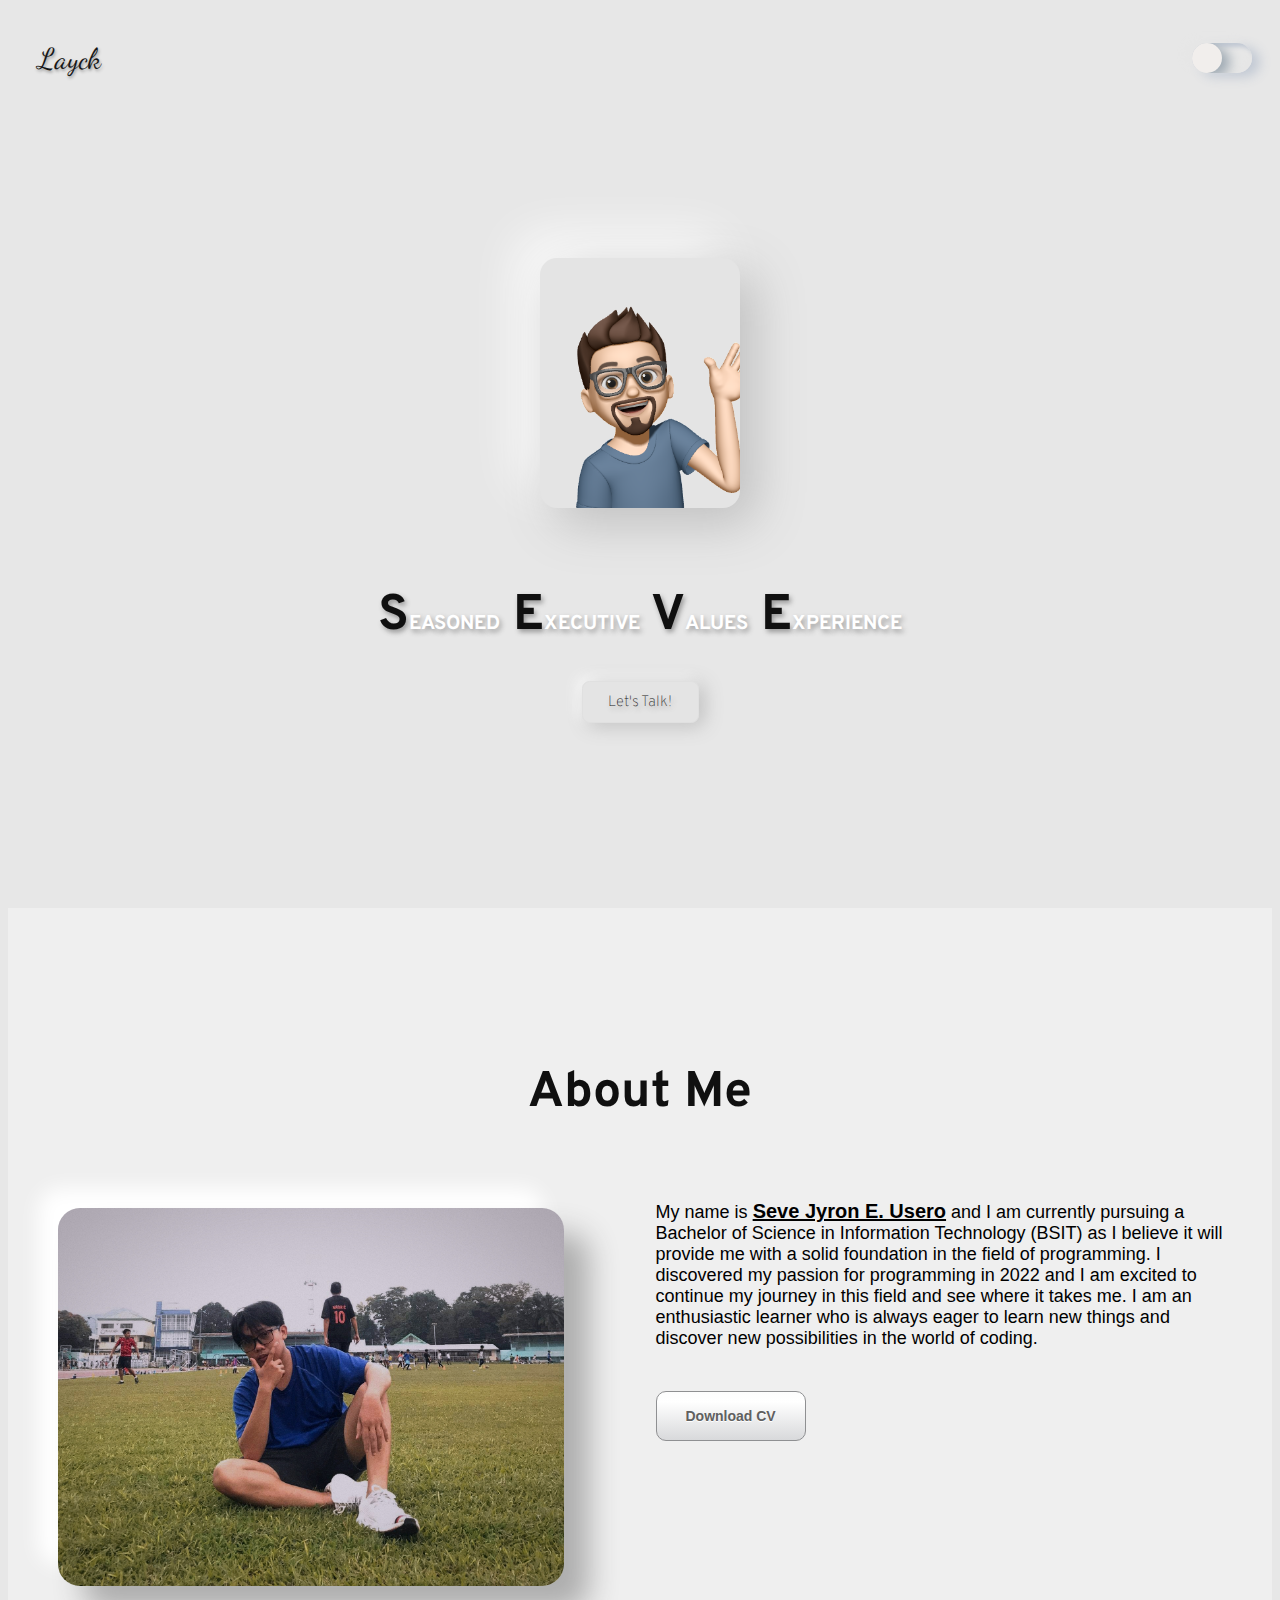
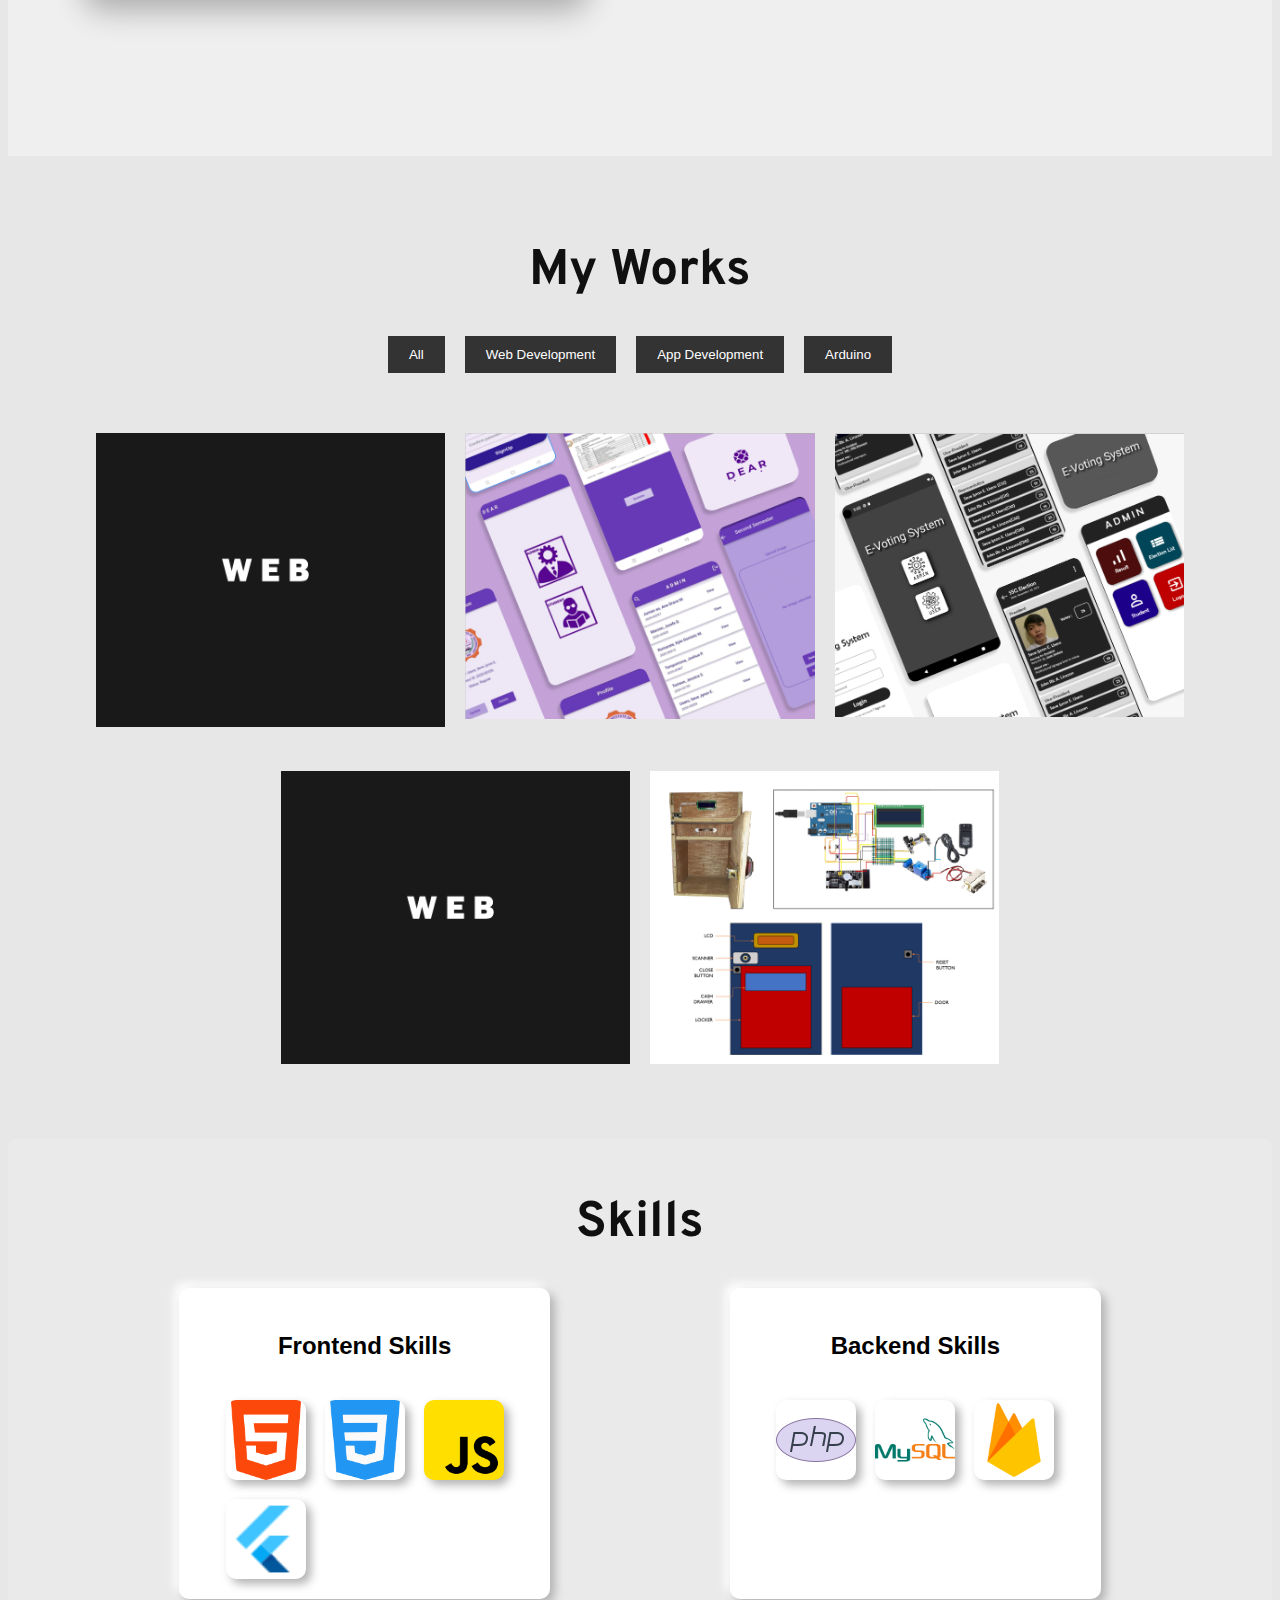
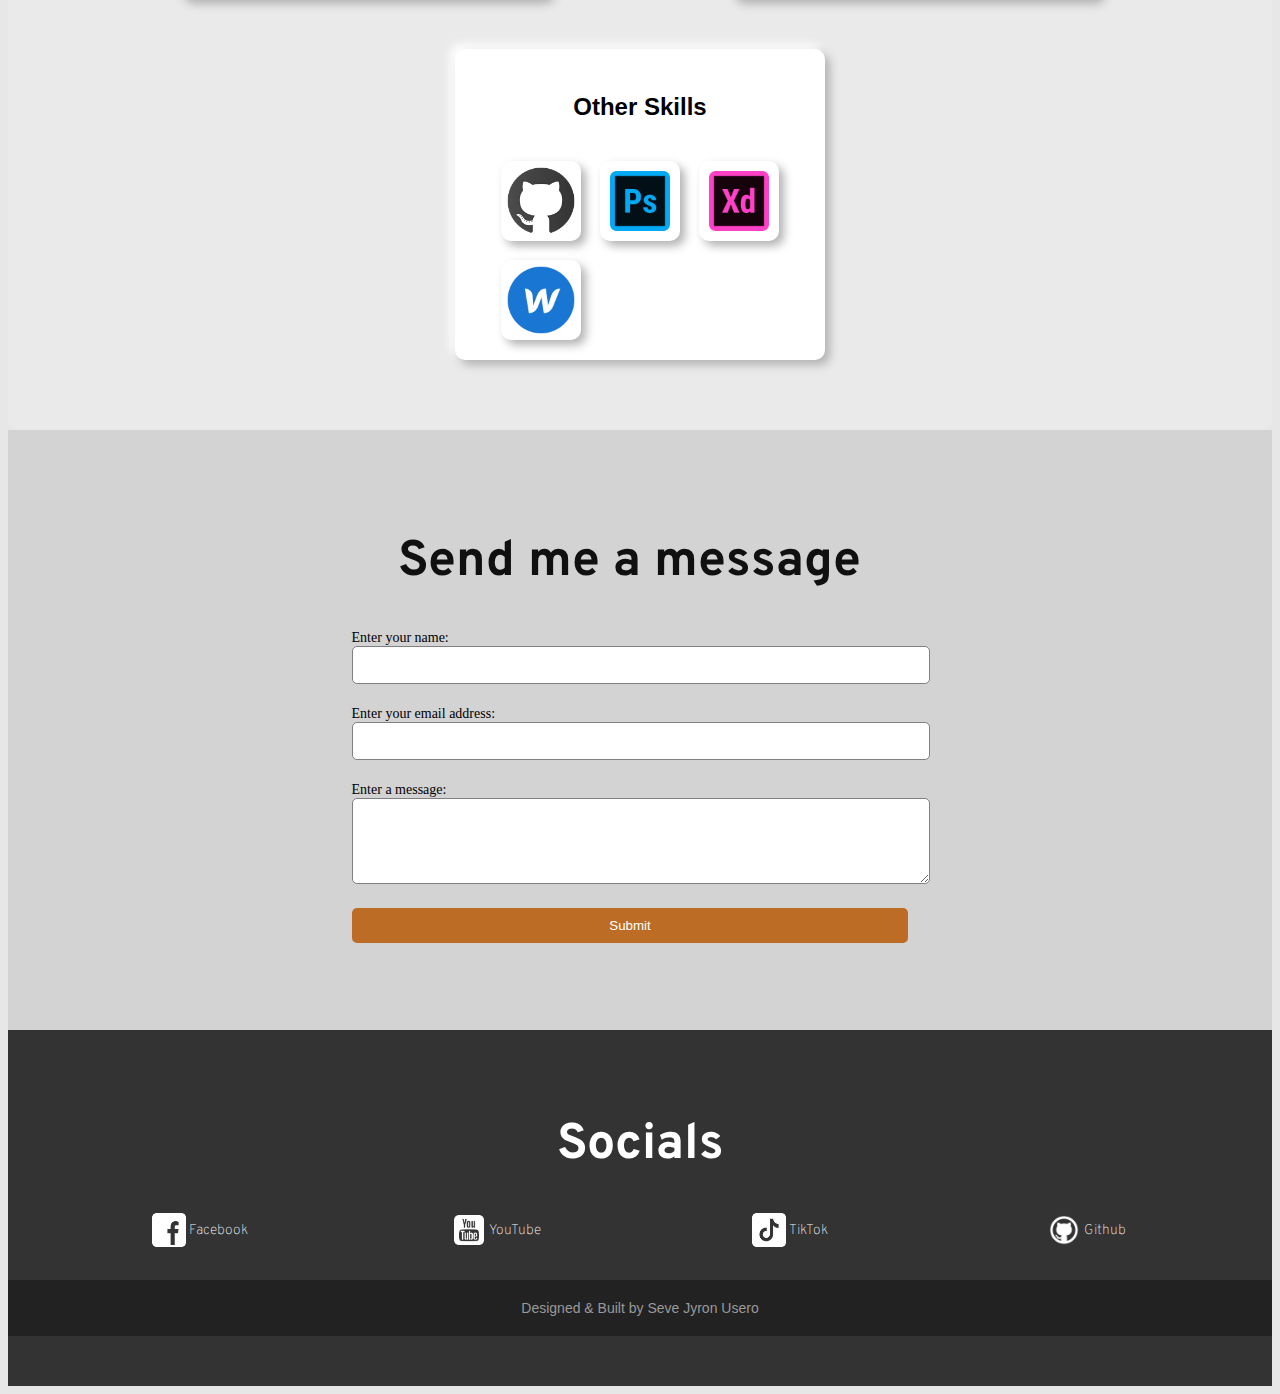
==== commit 65858ccf: "Update index.html" ====
--- a/index.html
+++ b/index.html
@@ -43,7 +43,7 @@
             <div class="contents">                
                 <img src="images/aboutme1.jpg" class="imgg">
                 <div class="secondtext">
-                    <p class="secondtext-name">My name is <span class="class2">Seve Jyron E. Usero</span> and I am currently pursuing a Bachelor of Science in Information Technology (BSIT) as I believe it will provide me with a solid foundation in the field of programming. I discovered my passion for programming in 2021 and I am excited to continue my journey in this field and see where it takes me. I am an enthusiastic learner who is always eager to learn new things and discover new possibilities in the world of coding.</p>                
+                    <p class="secondtext-name">My name is <span class="class2">Seve Jyron E. Usero</span> and I am currently pursuing a Bachelor of Science in Information Technology (BSIT) as I believe it will provide me with a solid foundation in the field of programming. I discovered my passion for programming in 2022 and I am excited to continue my journey in this field and see where it takes me. I am an enthusiastic learner who is always eager to learn new things and discover new possibilities in the world of coding.</p>                
                 <button class="button3">
                     Download CV
                 </button>
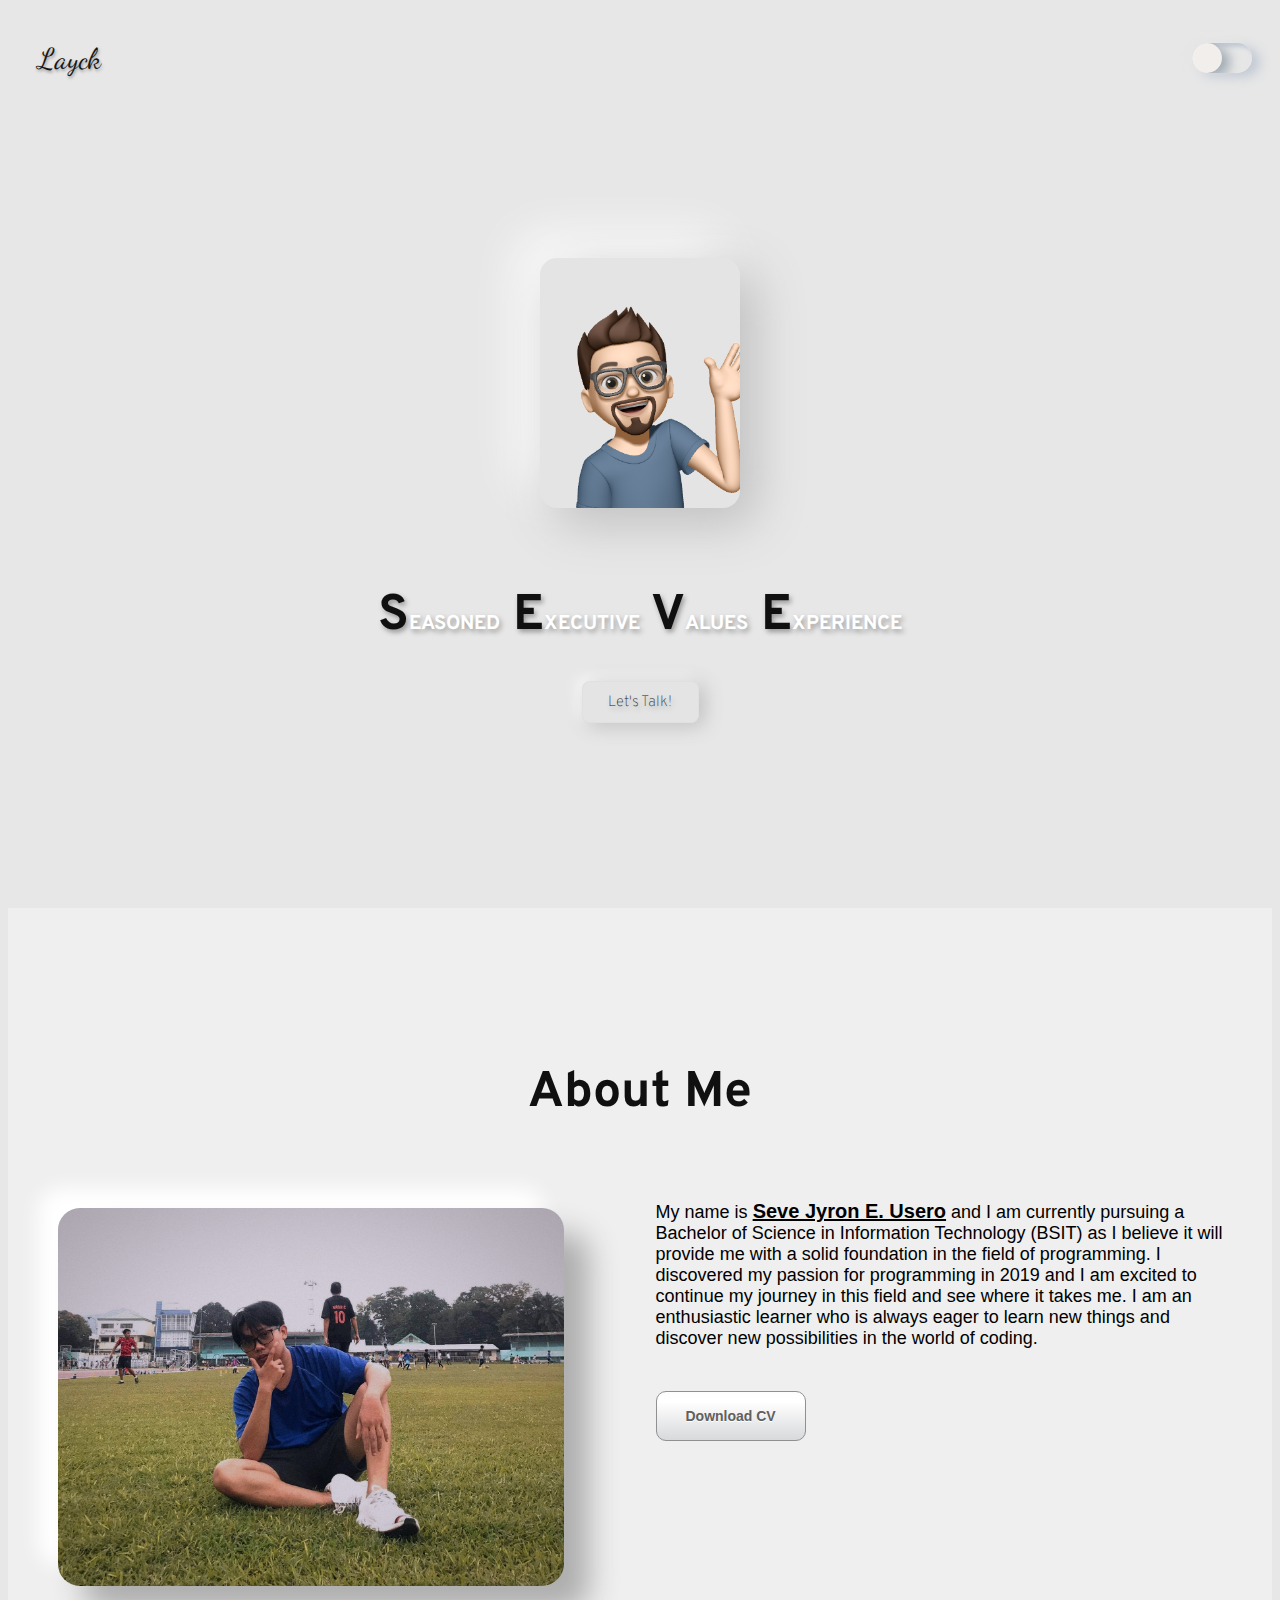
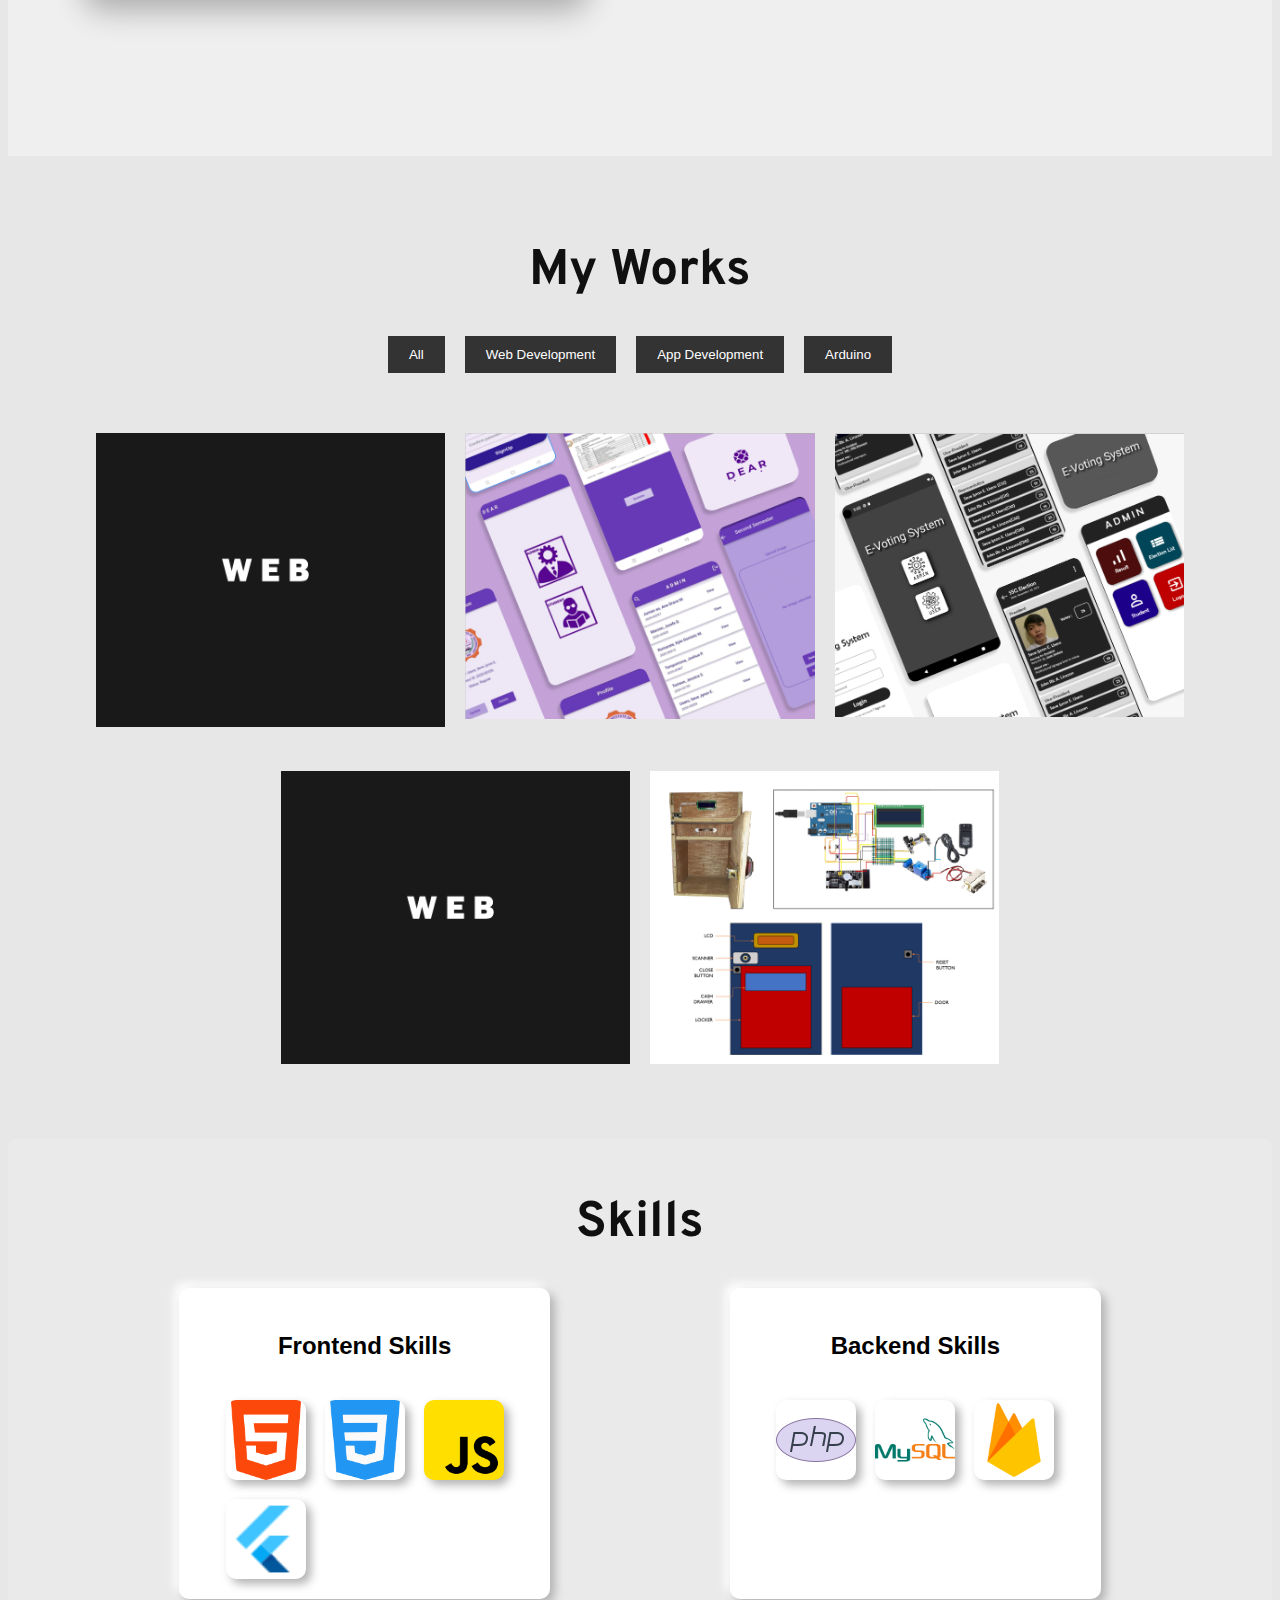
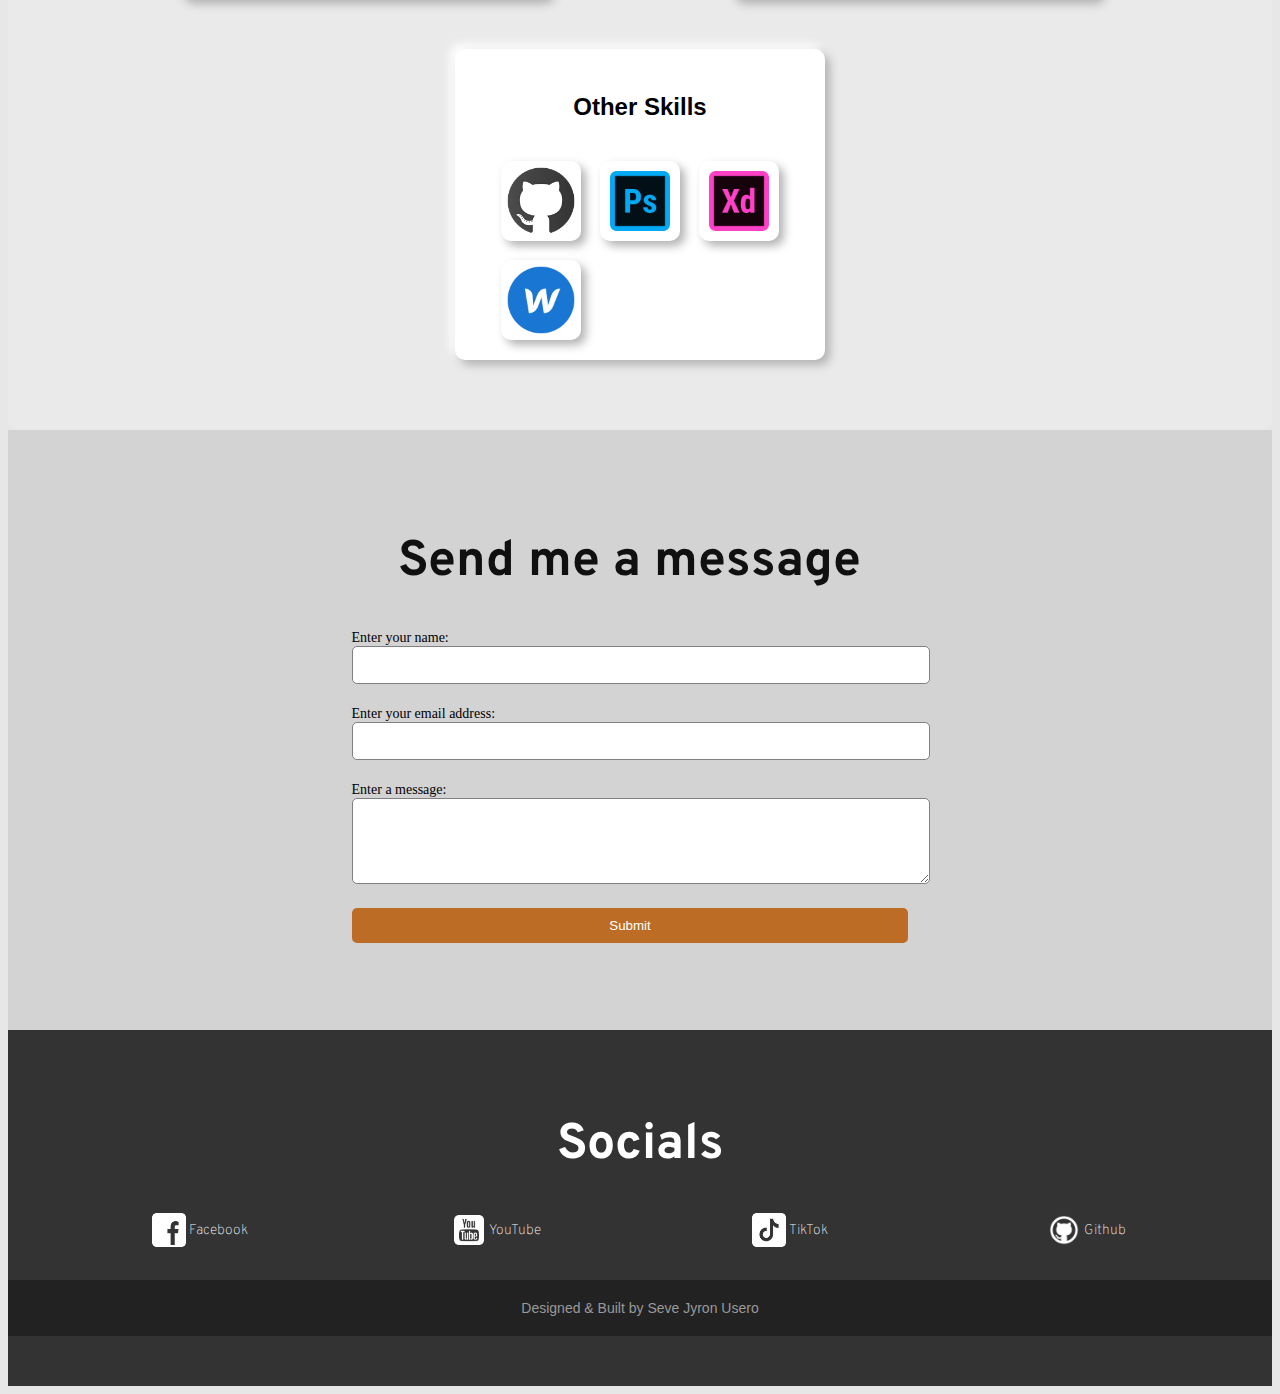
==== commit 29e4692f: "Update index.html" ====
--- a/index.html
+++ b/index.html
@@ -33,7 +33,7 @@
             <div class="title">
                 <h1 class="first">S<span class="class1">EASONED</span>  E<span class="class1">XECUTIVE</span> V<span class="class1">ALUES</span> E<span class="class1">XPERIENCE</span></h1>
                 <a class="button2" href="mailto:laykusero12@gmail.com">Let's Talk!</a>
-                </button>
+                
             </div>
 
         </section>
@@ -43,7 +43,7 @@
             <div class="contents">                
                 <img src="images/aboutme1.jpg" class="imgg">
                 <div class="secondtext">
-                    <p class="secondtext-name">My name is <span class="class2">Seve Jyron E. Usero</span> and I am currently pursuing a Bachelor of Science in Information Technology (BSIT) as I believe it will provide me with a solid foundation in the field of programming. I discovered my passion for programming in 2022 and I am excited to continue my journey in this field and see where it takes me. I am an enthusiastic learner who is always eager to learn new things and discover new possibilities in the world of coding.</p>                
+                    <p class="secondtext-name">My name is <span class="class2">Seve Jyron E. Usero</span> and I am currently pursuing a Bachelor of Science in Information Technology (BSIT) as I believe it will provide me with a solid foundation in the field of programming. I discovered my passion for programming in 2019 and I am excited to continue my journey in this field and see where it takes me. I am an enthusiastic learner who is always eager to learn new things and discover new possibilities in the world of coding.</p>                
                 <button class="button3">
                     Download CV
                 </button>
@@ -163,7 +163,7 @@
                       <li><a href="https://www.tiktok.com/@seve.jeu?is_from_webapp=1&sender_device=pc" target="_blank">
                         <img src="/images/icons8-tiktok-150.png" alt="">
                         TikTok&nbsp;&nbsp;&nbsp;&nbsp;&nbsp;</a></li>
-                      <li><a href="https://github.com/laykusero" target="_blank">
+                      <li><a href="#" target="_blank">
                         <img src="/images/icons8-github-192.png" alt="">
                         Github&nbsp;&nbsp;&nbsp;&nbsp;&nbsp;</a></li>
                     </ul>
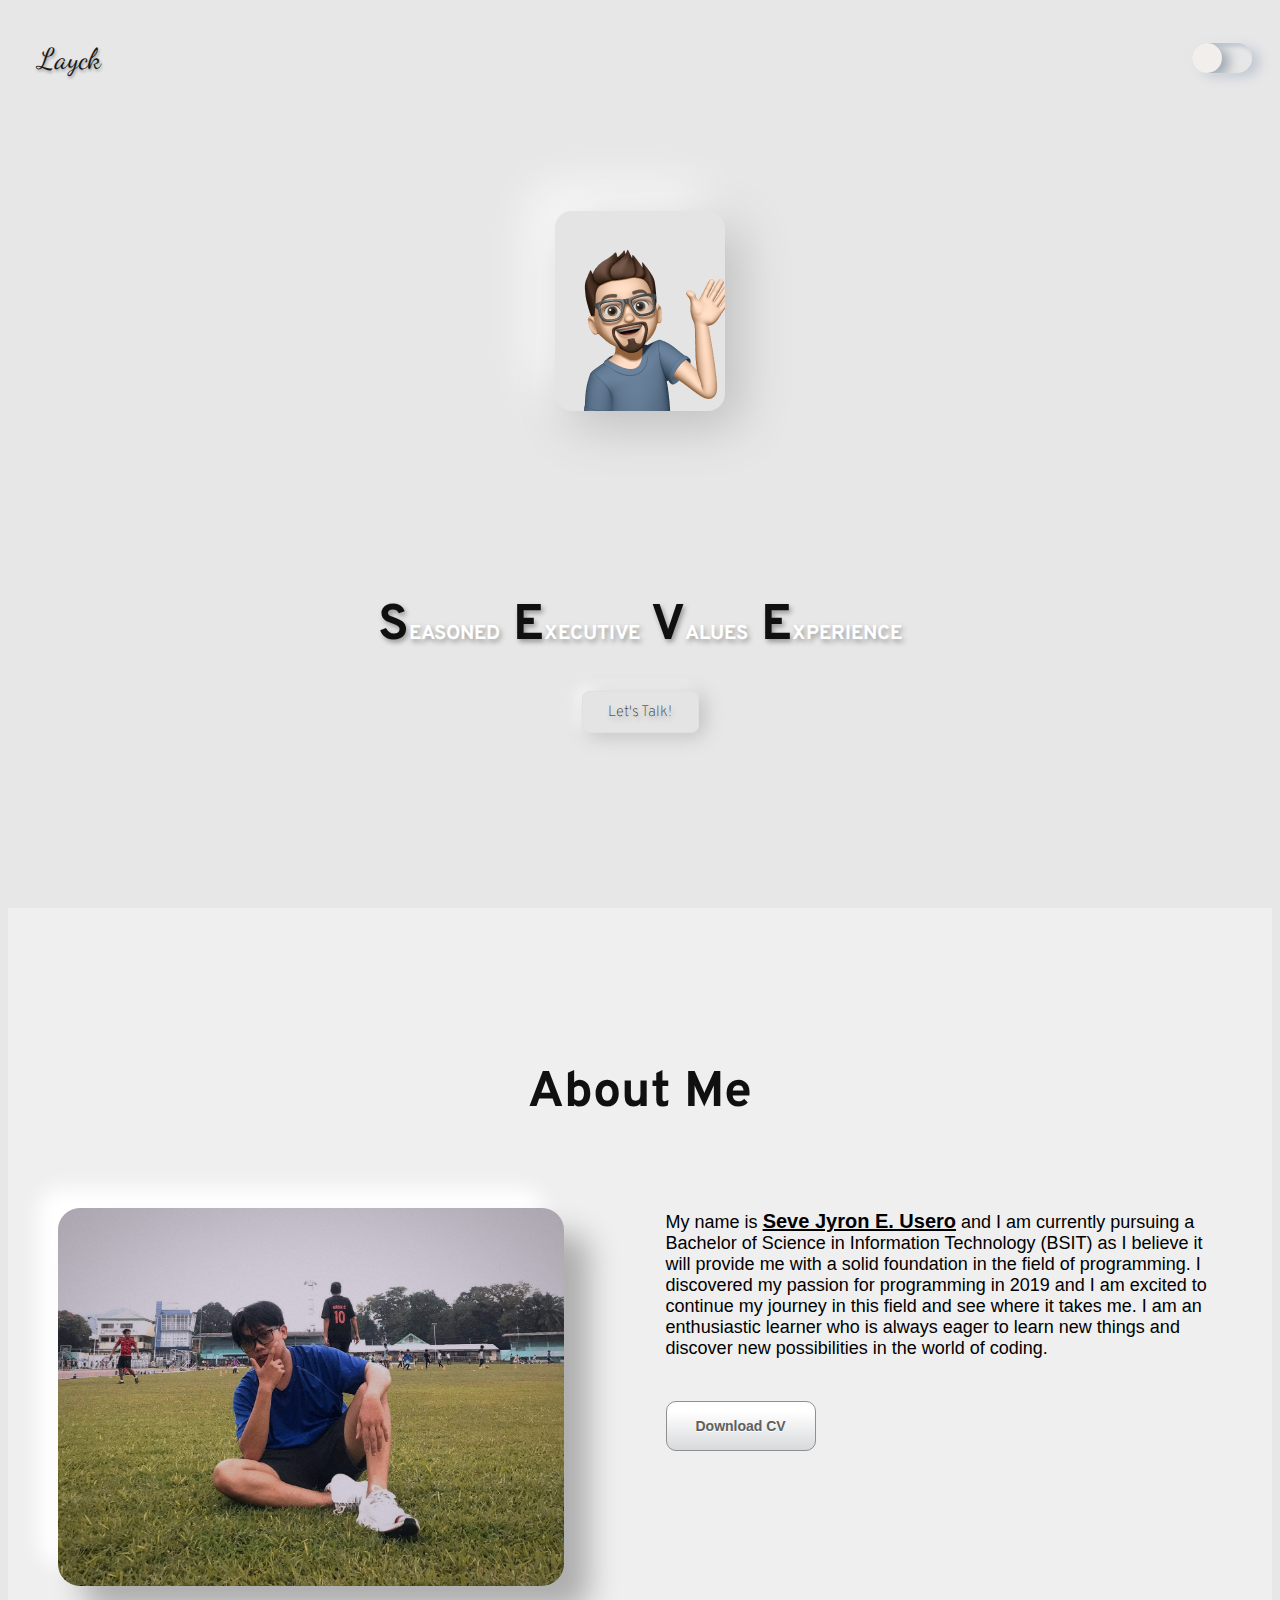
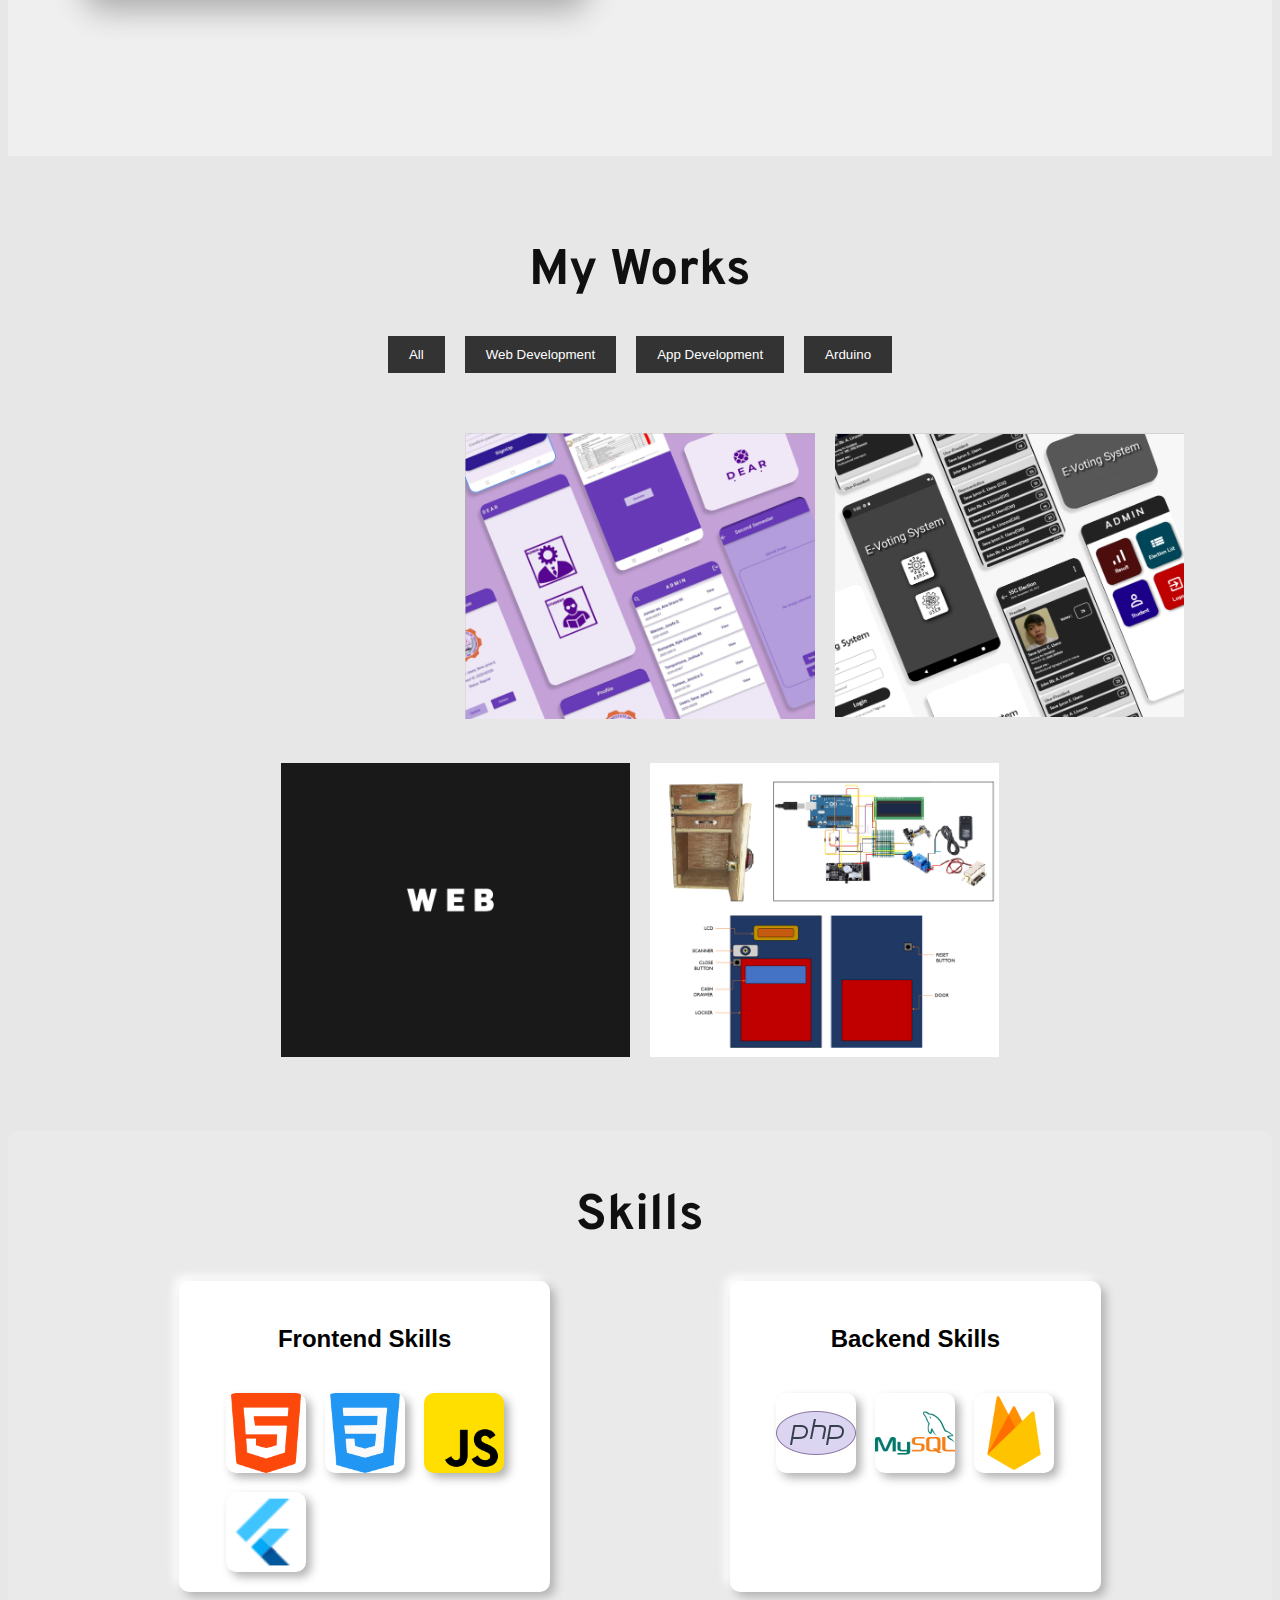
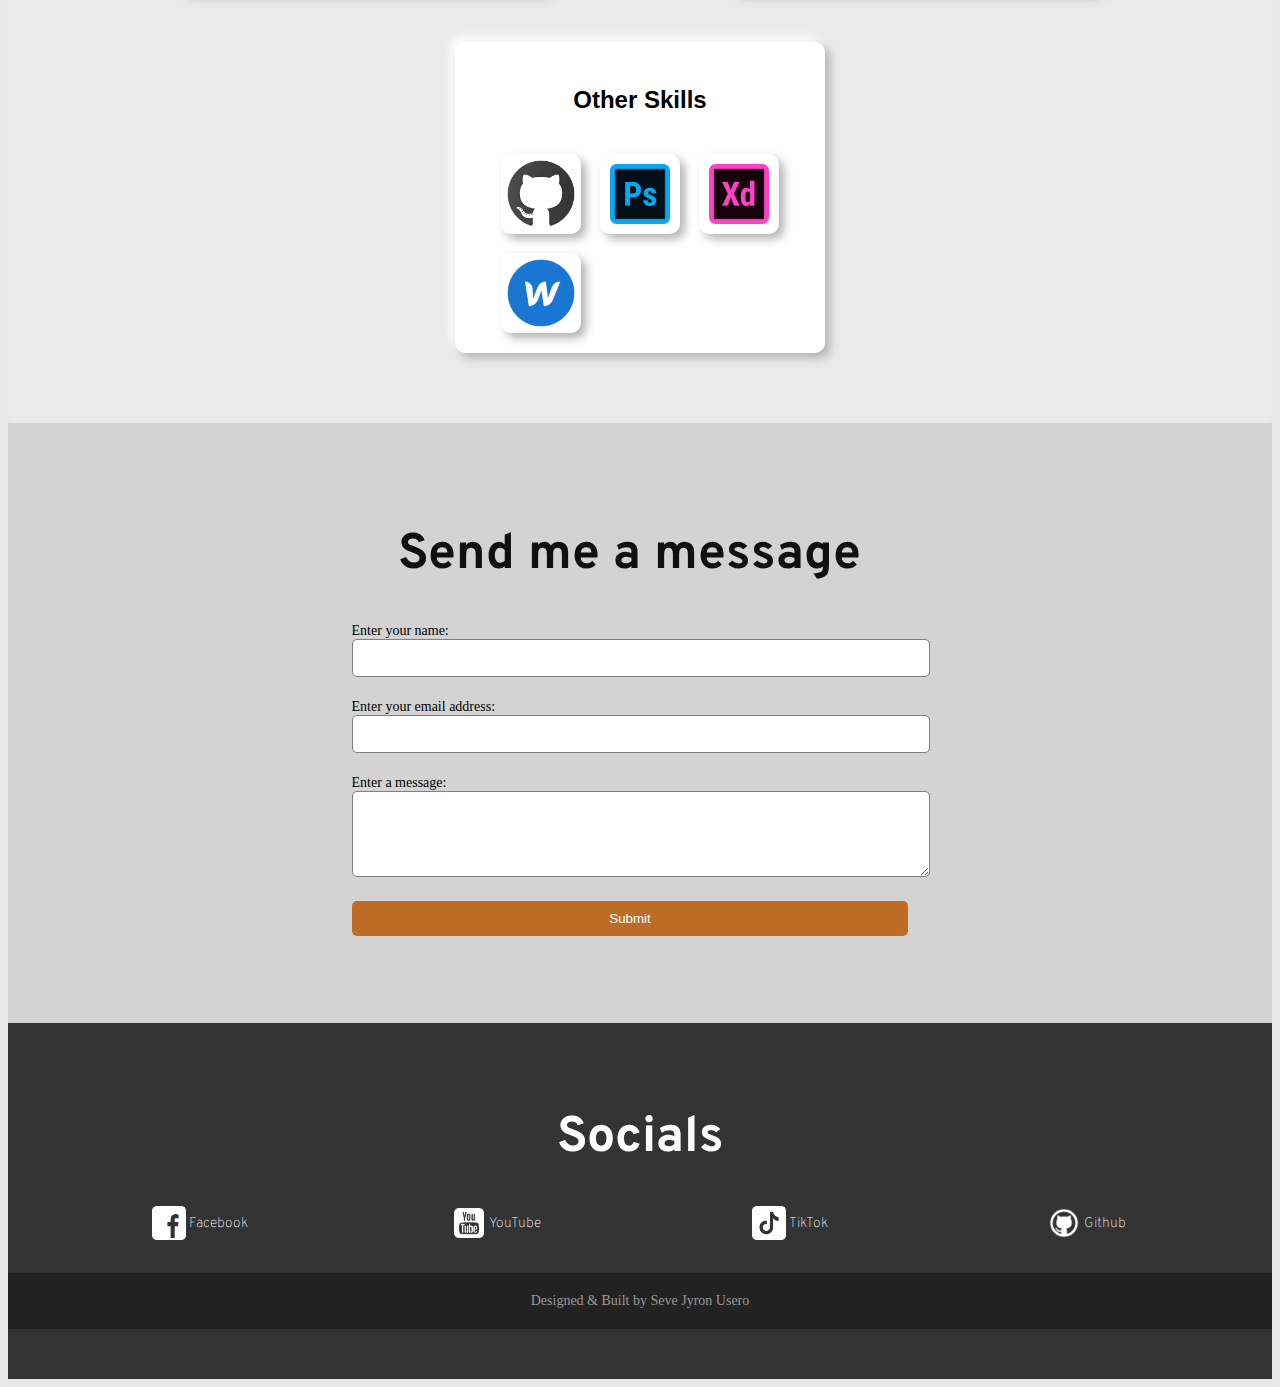
==== commit ae4d2412: "Update index.html" ====
--- a/index.html
+++ b/index.html
@@ -63,9 +63,10 @@
           
             <div class="portfolio-container3">
               <div class="portfolio-item web">
-                <img src="images/WEB.png" alt="">
-                <h2>Title</h2>
-                <p class="aboutme-p">Description</p>
+               <img src="images/evoting.png" alt="">
+                <h2>E-Voting System</h2>
+                <p class="aboutme-p">Cebuano National High School</p>
+                <p class="aboutme-language">PHP and MySql</p>
               </div>
               <div class="portfolio-item app">
                 <img src="images/DEAR.png" alt="">
--- a/css/style.css
+++ b/css/style.css
@@ -64,47 +64,43 @@
 .toggle-state:checked ~ .indicator {
   transform: translate3d(25%, 0, 0);
 }
-  .banner{
-    width: 100%;
-    height: calc(100vh - 100px);
-    background-position: center;
-    background-size: cover;
-    background-repeat: no-repeat;
-    text-align: center;
-    display: grid;
-    align-items: center;
-    justify-content: center;
-    place-items: center;
-  }
-  .content{
-    width: 200px;
-    height: 250px;
-    border-radius: 17px;
-    background: #e4e4e4;
-    box-shadow:  15px 15px 50px #bebebe,
-    -20px -20px 50px #ffffff;
-    background-image: url(../images/profile.png);
-    background-size:cover;
-    position: absolute;
-    left: 50%;
-    transform: translate(-50%, -50%);
-
-  }
-  /* text */
-  .title{
-    padding-top: 50%;
-    text-shadow: 2px 3px 5px #989898;
-    
-  }
-  h1{
-    font-family: 'Overpass', sans-serif;
-    color: #101010;
-    font-size: 50px;
-    text-align: center;
-  }
-  .class1{
-    color: #ffffff;
-    font-size: 20px;
+.banner {
+  display: grid;
+  place-items: center;
+  height: calc(100vh - 100px);
+}
+
+.content {  
+  margin-top: -5%;
+  width: 170px;
+  height: 200px;
+  border-radius: 17px;
+  background: #e4e4e4;
+  box-shadow: 15px 15px 50px #bebebe, -20px -20px 50px #ffffff;
+  background-image: url(../images/profile.png);
+  background-size: cover;
+}
+
+/* text */
+.title {
+  margin-top: -15%;
+  display: flex;
+  flex-direction: column;
+  justify-content: center;
+  align-items: center;
+  text-shadow: 2px 3px 5px #989898
+}
+
+h1 {
+  font-family: 'Overpass', sans-serif;
+  color: #101010;
+  font-size: 50px;
+  text-align: center;
+}
+
+.class1 {
+  color: #ffffff;
+  font-size: 20px;
 }
 /* text */
 /* button */
@@ -184,12 +180,19 @@
 @media (max-width: 768px) {
 
 h1{
-  font-size: 25px;
+  margin-top: -100px;
+  font-size: 35px;
 }
 .class1{
   font-size: 15px;
 }
-
+.dark-mode h1{
+  margin-top: -100px;
+  font-size: 35px;
+}
+.dark-mode .class1{
+  font-size: 15px;
+}
 }
 /**/
 
@@ -210,11 +213,12 @@
   background: #212121;
   box-shadow: 15px 15px 30px rgb(25, 25, 25),
              -15px -10px 22px rgb(40, 40, 40);
+  margin-top: -5%;
+  width: 170px;
+  height: 200px;
+  border-radius: 17px;
   background-image: url(../images/profile.png);
-  background-size:cover;
-    position: absolute;
-    left: 50%;
-    transform: translate(-50%, -50%);
+  background-size: cover;
 }
 .dark-mode .label {
   display: inline-flex;
@@ -247,12 +251,13 @@
     8px 4px 12px 0px rgb(16, 16, 16);
 }
 .dark-mode .title{
-  padding-top: 50%;
   text-shadow: 2px 3px 5px #000000;
+  
 }
 .dark-mode h1{
   font-family: 'Overpass', sans-serif;
   color: #ffffff;
+  text-align: center;
 }
 .dark-mode .class1{
   color: #4c4c4c;
@@ -330,11 +335,14 @@
   }
   .boutme{
     flex: 1;
-    text-align: center;
+    text-align: justify;
     font-family: "Century Gothic",
     CenturyGothic, AppleGothic, sans-serif;
     font-size: 30px;
     font-weight: bolder;
+  }
+  .secondtext{
+    padding: 10px;
   }
   .secondtext-name{
   margin: 42px;
@@ -602,6 +610,10 @@
   width: 90%;
   
 }
+h3{
+  font-family: "Century Gothic",
+  CenturyGothic, AppleGothic, sans-serif;
+}
 
 .front-end, .back-end, .others{
   display: flex;
@@ -676,8 +688,6 @@
 h3 {
   font-size: 1.5em;
   margin-bottom: 20px;
-  font-family: "Century Gothic",
-  CenturyGothic, AppleGothic, sans-serif;
 }
 @media (max-width: 1000px) {
   .skills {
@@ -804,15 +814,13 @@
   background-color: #222;
   padding: 20px 0;
   text-align: center;
-
+  
 }
 
 footer .copyright p {
   margin: 0;
   color: #999;
   font-size: 14px;
-  font-family: "Century Gothic",
-  CenturyGothic, AppleGothic, sans-serif;
 }
 .social-links li {
   list-style-type: none;
